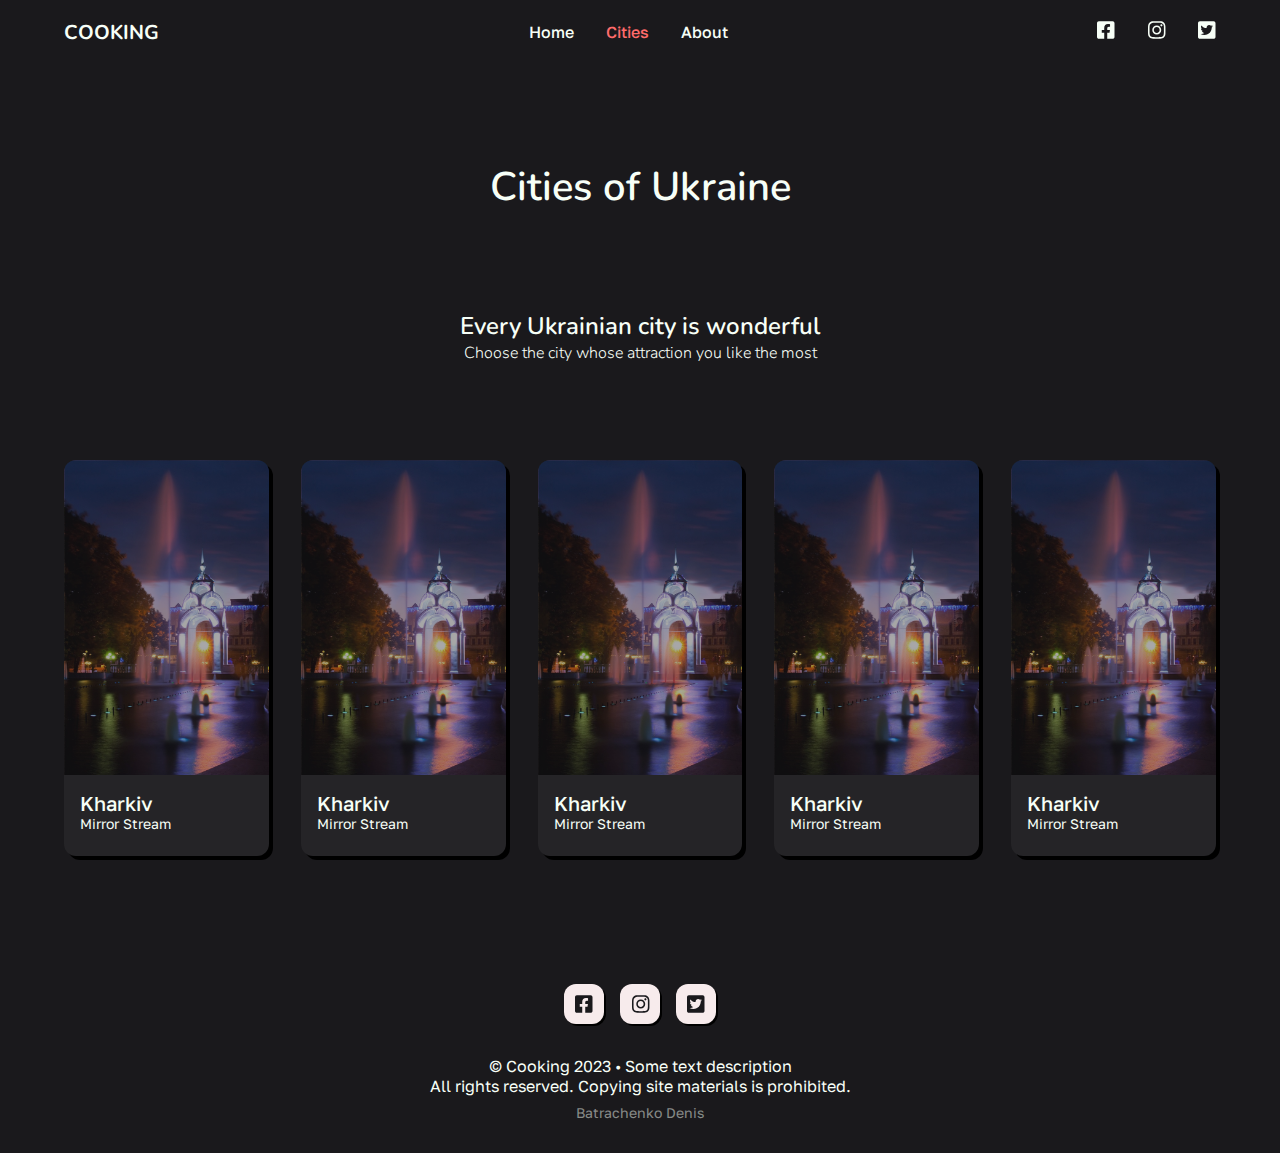
==== cities.html @ 7975edcb "Свёрстана половина страницы 'Cities'" ====
<!DOCTYPE html>
<html lang="uk-UA">

<head>
    <meta charset="UTF-8">
    <meta http-equiv="X-UA-Compatible" content="IE=edge">
    <meta name="viewport" content="width=device-width, initial-scale=1.0">
    <meta name="description" content="Cooking">
    <title>Cities | Cooking</title>
    <link rel="shortcut icon" href="img/general/favicon.ico" type="image/x-icon">
    <link rel="stylesheet" href="https://cdn.jsdelivr.net/npm/swiper@9/swiper-bundle.min.css" />
    <link rel="stylesheet" href="css/style.min.css">
    <link rel="preconnect" href="https://fonts.googleapis.com">
    <link rel="preconnect" href="https://fonts.gstatic.com" crossorigin>
    <link
        href="https://fonts.googleapis.com/css2?family=Golos+Text:wght@400;500;600&family=Nunito:wght@300;600;700&display=swap"
        rel="stylesheet">
</head>

<body>
    <header>
        <div class="container">
            <nav class="header-navigation">
                <a href="index.html" class="header-logo">COOKING</a>
                <ul class="header-links">
                    <li><a href="index.html" class="header-link">Home</a></li>
                    <li><a href="cities.html" class="header-link">Cities</a></li>
                    <li><a href="about.html" class="header-link">About</a></li>
                </ul>
                <ul class="header-social-links">
                    <li>
                        <a href="#" class="header-social-link">
                            <svg width="18" height="18" viewBox="0 0 18 18" fill="none"
                                xmlns="http://www.w3.org/2000/svg">
                                <path
                                    d="M15.625 0.25C16.6406 0.25 17.5 1.10938 17.5 2.125V15.875C17.5 16.9297 16.6406 17.75 15.625 17.75H10.2344V11.8125H12.5L12.9297 9H10.2344V7.20312C10.2344 6.42188 10.625 5.67969 11.8359 5.67969H13.0469V3.29688C13.0469 3.29688 11.9531 3.10156 10.8594 3.10156C8.67188 3.10156 7.22656 4.46875 7.22656 6.89062V9H4.76562V11.8125H7.22656V17.75H1.875C0.820312 17.75 0 16.9297 0 15.875V2.125C0 1.10938 0.820312 0.25 1.875 0.25H15.625Z"
                                    fill="#F7FFF7" />
                            </svg>
                        </a>
                    </li>
                    <li>
                        <a href="#" class="header-social-link">
                            <svg width="19" height="18" viewBox="0 0 19 18" fill="none"
                                xmlns="http://www.w3.org/2000/svg">
                                <path
                                    d="M9.75 4.50781C12.2109 4.50781 14.2422 6.53906 14.2422 9C14.2422 11.5 12.2109 13.4922 9.75 13.4922C7.25 13.4922 5.25781 11.5 5.25781 9C5.25781 6.53906 7.25 4.50781 9.75 4.50781ZM9.75 11.9297C11.3516 11.9297 12.6406 10.6406 12.6406 9C12.6406 7.39844 11.3516 6.10938 9.75 6.10938C8.10938 6.10938 6.82031 7.39844 6.82031 9C6.82031 10.6406 8.14844 11.9297 9.75 11.9297ZM15.4531 4.35156C15.4531 4.9375 14.9844 5.40625 14.3984 5.40625C13.8125 5.40625 13.3438 4.9375 13.3438 4.35156C13.3438 3.76562 13.8125 3.29688 14.3984 3.29688C14.9844 3.29688 15.4531 3.76562 15.4531 4.35156ZM18.4219 5.40625C18.5 6.85156 18.5 11.1875 18.4219 12.6328C18.3438 14.0391 18.0312 15.25 17.0156 16.3047C16 17.3203 14.75 17.6328 13.3438 17.7109C11.8984 17.7891 7.5625 17.7891 6.11719 17.7109C4.71094 17.6328 3.5 17.3203 2.44531 16.3047C1.42969 15.25 1.11719 14.0391 1.03906 12.6328C0.960938 11.1875 0.960938 6.85156 1.03906 5.40625C1.11719 4 1.42969 2.75 2.44531 1.73438C3.5 0.71875 4.71094 0.40625 6.11719 0.328125C7.5625 0.25 11.8984 0.25 13.3438 0.328125C14.75 0.40625 16 0.71875 17.0156 1.73438C18.0312 2.75 18.3438 4 18.4219 5.40625ZM16.5469 14.1562C17.0156 13.0234 16.8984 10.2891 16.8984 9C16.8984 7.75 17.0156 5.01562 16.5469 3.84375C16.2344 3.10156 15.6484 2.47656 14.9062 2.20312C13.7344 1.73438 11 1.85156 9.75 1.85156C8.46094 1.85156 5.72656 1.73438 4.59375 2.20312C3.8125 2.51562 3.22656 3.10156 2.91406 3.84375C2.44531 5.01562 2.5625 7.75 2.5625 9C2.5625 10.2891 2.44531 13.0234 2.91406 14.1562C3.22656 14.9375 3.8125 15.5234 4.59375 15.8359C5.72656 16.3047 8.46094 16.1875 9.75 16.1875C11 16.1875 13.7344 16.3047 14.9062 15.8359C15.6484 15.5234 16.2734 14.9375 16.5469 14.1562Z"
                                    fill="#F7FFF7" />
                            </svg>
                        </a>
                    </li>
                    <li>
                        <a href="#" class="header-social-link">
                            <svg width="18" height="18" viewBox="0 0 18 18" fill="none"
                                xmlns="http://www.w3.org/2000/svg">
                                <path
                                    d="M15.625 0.25C16.6406 0.25 17.5 1.10938 17.5 2.125V15.875C17.5 16.9297 16.6406 17.75 15.625 17.75H1.875C0.820312 17.75 0 16.9297 0 15.875V2.125C0 1.10938 0.820312 0.25 1.875 0.25H15.625ZM13.7109 6.46094C14.1797 6.10938 14.6484 5.64062 15 5.13281C14.5312 5.32812 14.0234 5.48438 13.5156 5.52344C14.0234 5.21094 14.4531 4.74219 14.6484 4.11719C14.1406 4.42969 13.5938 4.625 13.0078 4.74219C12.5391 4.23438 11.875 3.92188 11.1328 3.92188C9.57031 3.92188 8.28125 5.36719 8.63281 7.08594C6.52344 6.96875 4.60938 5.95312 3.35938 4.39062C3.125 4.78125 3.00781 5.21094 3.00781 5.71875C3.00781 6.57812 3.4375 7.35938 4.14062 7.82812C3.71094 7.82812 3.32031 7.71094 3.00781 7.51562V7.55469C3.00781 8.80469 3.86719 9.82031 5.03906 10.0547C4.64844 10.1719 4.29688 10.1719 3.86719 10.0938C4.21875 11.1094 5.15625 11.8516 6.28906 11.8906C5.39062 12.5547 4.29688 12.9844 3.08594 12.9844C2.89062 12.9844 2.69531 12.9844 2.5 12.9453C3.63281 13.6875 4.96094 14.0781 6.40625 14.0781C11.1328 14.0781 13.7109 10.1719 13.7109 6.8125C13.7109 6.69531 13.7109 6.57812 13.7109 6.46094Z"
                                    fill="#F7FFF7" />
                            </svg>
                        </a>
                    </li>
                </ul>
            </nav>
        </div>
    </header>

    <main>
        <div class="container">
            <h1 class="page-title">Cities of Ukraine</h1>
            <!-- <div class="ticker">
                <div class="ticker-list">
                    <div class="ticker-items to-right">
                        <p class="ticker-item">Kherson</p>
                        <p class="ticker-item">Uzhhorod</p>
                        <p class="ticker-item">Mykolaiv</p>
                        <p class="ticker-item">Khmelnytskyi</p>
                        <p class="ticker-item">Cherkasy</p>
                        <p class="ticker-item">Odesa</p>
                        <p class="ticker-item">Kyiv</p>
                        <p class="ticker-item">Simferopol</p>
                        <p class="ticker-item">Chernihiv</p>
                        <p class="ticker-item">Dnipro</p>
                        <p class="ticker-item">Rivne</p>
                        <p class="ticker-item">Vinnitsa</p>
                        <p class="ticker-item">Ivano-Frankivsk</p>
                        <p class="ticker-item">Kharkiv</p>
                        <p class="ticker-item">Poltava</p>
                        <p class="ticker-item">Lutsk</p>
                        <p class="ticker-item">Zhytomyr</p>
                        <p class="ticker-item">Ternopil</p>
                        <p class="ticker-item">Lviv</p>
                        <p class="ticker-item">Luhansk</p>
                        <p class="ticker-item">Kropyvnytskyi</p>
                        <p class="ticker-item">Sumy</p>
                        <p class="ticker-item">Zaporizhzhia</p>
                        <p class="ticker-item">Donetsk</p>
                        <p class="ticker-item">Chernivtsi</p>
                    </div>
                </div>
            </div> -->
            <section class="cities-cards">
                <div class="cities-cards-description">
                    <h3 class="cities-cards-title">Every Ukrainian city is wonderful</h3>
                    <p class="cities-cards-subtitle">Choose the city whose attraction you like the most</p>
                </div>
                <div class="cities-cards-masonry">
                    <a href="#" class="cities-card">
                        <img class="cities-card-image" src="img/kharkiv.jpg" alt="Kharkiv">
                        <div class="cities-card-description">
                            <p class="cities-card-name">Kharkiv</p>
                            <p class="cities-card-attraction">Mirror Stream</p>
                        </div>
                    </a>
                    <a href="#" class="cities-card">
                        <img class="cities-card-image" src="img/kharkiv.jpg" alt="Kharkiv">
                        <div class="cities-card-description">
                            <p class="cities-card-name">Kharkiv</p>
                            <p class="cities-card-attraction">Mirror Stream</p>
                        </div>
                    </a>
                    <a href="#" class="cities-card">
                        <img class="cities-card-image" src="img/kharkiv.jpg" alt="Kharkiv">
                        <div class="cities-card-description">
                            <p class="cities-card-name">Kharkiv</p>
                            <p class="cities-card-attraction">Mirror Stream</p>
                        </div>
                    </a>
                    <a href="#" class="cities-card">
                        <img class="cities-card-image" src="img/kharkiv.jpg" alt="Kharkiv">
                        <div class="cities-card-description">
                            <p class="cities-card-name">Kharkiv</p>
                            <p class="cities-card-attraction">Mirror Stream</p>
                        </div>
                    </a>
                    <a href="#" class="cities-card">
                        <img class="cities-card-image" src="img/kharkiv.jpg" alt="Kharkiv">
                        <div class="cities-card-description">
                            <p class="cities-card-name">Kharkiv</p>
                            <p class="cities-card-attraction">Mirror Stream</p>
                        </div>
                    </a>
                </div>
            </section>
        </div>
    </main>

    <footer>
        <div class="container">
            <div class="footer-content">
                <nav class="footer-navigation">
                    <ul class="footer-social-links">
                        <li>
                            <a href="#" class="footer-social-link">
                                <svg width="18" height="18" viewBox="0 0 18 18" fill="none"
                                    xmlns="http://www.w3.org/2000/svg">
                                    <path
                                        d="M15.625 0.25C16.6406 0.25 17.5 1.10938 17.5 2.125V15.875C17.5 16.9297 16.6406 17.75 15.625 17.75H10.2344V11.8125H12.5L12.9297 9H10.2344V7.20312C10.2344 6.42188 10.625 5.67969 11.8359 5.67969H13.0469V3.29688C13.0469 3.29688 11.9531 3.10156 10.8594 3.10156C8.67188 3.10156 7.22656 4.46875 7.22656 6.89062V9H4.76562V11.8125H7.22656V17.75H1.875C0.820312 17.75 0 16.9297 0 15.875V2.125C0 1.10938 0.820312 0.25 1.875 0.25H15.625Z"
                                        fill="#F7FFF7" />
                                </svg>
                            </a>
                        </li>
                        <li>
                            <a href="#" class="footer-social-link">
                                <svg width="19" height="18" viewBox="0 0 19 18" fill="none"
                                    xmlns="http://www.w3.org/2000/svg">
                                    <path
                                        d="M9.75 4.50781C12.2109 4.50781 14.2422 6.53906 14.2422 9C14.2422 11.5 12.2109 13.4922 9.75 13.4922C7.25 13.4922 5.25781 11.5 5.25781 9C5.25781 6.53906 7.25 4.50781 9.75 4.50781ZM9.75 11.9297C11.3516 11.9297 12.6406 10.6406 12.6406 9C12.6406 7.39844 11.3516 6.10938 9.75 6.10938C8.10938 6.10938 6.82031 7.39844 6.82031 9C6.82031 10.6406 8.14844 11.9297 9.75 11.9297ZM15.4531 4.35156C15.4531 4.9375 14.9844 5.40625 14.3984 5.40625C13.8125 5.40625 13.3438 4.9375 13.3438 4.35156C13.3438 3.76562 13.8125 3.29688 14.3984 3.29688C14.9844 3.29688 15.4531 3.76562 15.4531 4.35156ZM18.4219 5.40625C18.5 6.85156 18.5 11.1875 18.4219 12.6328C18.3438 14.0391 18.0312 15.25 17.0156 16.3047C16 17.3203 14.75 17.6328 13.3438 17.7109C11.8984 17.7891 7.5625 17.7891 6.11719 17.7109C4.71094 17.6328 3.5 17.3203 2.44531 16.3047C1.42969 15.25 1.11719 14.0391 1.03906 12.6328C0.960938 11.1875 0.960938 6.85156 1.03906 5.40625C1.11719 4 1.42969 2.75 2.44531 1.73438C3.5 0.71875 4.71094 0.40625 6.11719 0.328125C7.5625 0.25 11.8984 0.25 13.3438 0.328125C14.75 0.40625 16 0.71875 17.0156 1.73438C18.0312 2.75 18.3438 4 18.4219 5.40625ZM16.5469 14.1562C17.0156 13.0234 16.8984 10.2891 16.8984 9C16.8984 7.75 17.0156 5.01562 16.5469 3.84375C16.2344 3.10156 15.6484 2.47656 14.9062 2.20312C13.7344 1.73438 11 1.85156 9.75 1.85156C8.46094 1.85156 5.72656 1.73438 4.59375 2.20312C3.8125 2.51562 3.22656 3.10156 2.91406 3.84375C2.44531 5.01562 2.5625 7.75 2.5625 9C2.5625 10.2891 2.44531 13.0234 2.91406 14.1562C3.22656 14.9375 3.8125 15.5234 4.59375 15.8359C5.72656 16.3047 8.46094 16.1875 9.75 16.1875C11 16.1875 13.7344 16.3047 14.9062 15.8359C15.6484 15.5234 16.2734 14.9375 16.5469 14.1562Z"
                                        fill="#F7FFF7" />
                                </svg>
                            </a>
                        </li>
                        <li>
                            <a href="#" class="footer-social-link">
                                <svg width="18" height="18" viewBox="0 0 18 18" fill="none"
                                    xmlns="http://www.w3.org/2000/svg">
                                    <path
                                        d="M15.625 0.25C16.6406 0.25 17.5 1.10938 17.5 2.125V15.875C17.5 16.9297 16.6406 17.75 15.625 17.75H1.875C0.820312 17.75 0 16.9297 0 15.875V2.125C0 1.10938 0.820312 0.25 1.875 0.25H15.625ZM13.7109 6.46094C14.1797 6.10938 14.6484 5.64062 15 5.13281C14.5312 5.32812 14.0234 5.48438 13.5156 5.52344C14.0234 5.21094 14.4531 4.74219 14.6484 4.11719C14.1406 4.42969 13.5938 4.625 13.0078 4.74219C12.5391 4.23438 11.875 3.92188 11.1328 3.92188C9.57031 3.92188 8.28125 5.36719 8.63281 7.08594C6.52344 6.96875 4.60938 5.95312 3.35938 4.39062C3.125 4.78125 3.00781 5.21094 3.00781 5.71875C3.00781 6.57812 3.4375 7.35938 4.14062 7.82812C3.71094 7.82812 3.32031 7.71094 3.00781 7.51562V7.55469C3.00781 8.80469 3.86719 9.82031 5.03906 10.0547C4.64844 10.1719 4.29688 10.1719 3.86719 10.0938C4.21875 11.1094 5.15625 11.8516 6.28906 11.8906C5.39062 12.5547 4.29688 12.9844 3.08594 12.9844C2.89062 12.9844 2.69531 12.9844 2.5 12.9453C3.63281 13.6875 4.96094 14.0781 6.40625 14.0781C11.1328 14.0781 13.7109 10.1719 13.7109 6.8125C13.7109 6.69531 13.7109 6.57812 13.7109 6.46094Z"
                                        fill="#F7FFF7" />
                                </svg>
                            </a>
                        </li>
                    </ul>
                    <p class="copyright">© Cooking 2023 • Some text description</p>
                    <p class="copyright">All rights reserved. Copying site materials is prohibited.</p>
                    <p class="author-name">Batrachenko Denis</p>
                </nav>
            </div>
        </div>
    </footer>

    <script src="https://cdn.jsdelivr.net/npm/swiper@9/swiper-bundle.min.js"></script>
    <script src="js/script.js"></script>
</body>

</html>
---- css/style.min.css ----
*{box-sizing:border-box}html,body{scroll-behavior:smooth}body{margin:0;padding:0;position:relative;z-index:1;background-color:#1a191c;color:#f7fff7;font-family:"Golos Text",sans-serif;font-weight:400}h1,h3,p{margin:0;padding:0}a{text-decoration:none;color:#f7fff7}a:visited{text-decoration:none}.container{margin:0 64px}.columns{display:flex;justify-content:space-between;align-items:center;gap:64px}section{padding:64px 0}.header-navigation{height:64px;display:flex;justify-content:space-between;align-items:center}.header-logo{font-size:20px;text-transform:uppercase;transition:color .15s ease;font-family:"Nunito",sans-serif;font-weight:700}.header-logo:hover{color:#ff6b6b}.header-links,.header-social-links{list-style-type:none;margin:0;padding:0;display:flex;align-items:center;gap:32px}.header-link{padding:22px 0;transition:color .15s ease;font-family:"Golos Text",sans-serif;font-weight:500}.header-link:hover,.header-link.current{color:#ff6b6b}.header-social-link svg path{transition:fill .15s ease}.header-social-link{padding:22px 0}.header-social-link:hover svg path{fill:#ff6b6b}.first-screen{height:calc(100vh - 64px);height:calc(var(--vh, 1vh)*100 - 64px);display:grid;align-items:center;padding:0}.get-started{width:33.3333333333%;display:flex;flex-direction:column;align-items:flex-start}.media{width:66.6666666667%;display:flex;flex-direction:column;align-items:center}.get-started-title{max-width:350px;margin-bottom:32px;font-size:56px;line-height:64px;font-family:"Nunito",sans-serif;font-weight:600}.get-started-title .subtitle{font-size:40px;line-height:normal;font-family:"Nunito",sans-serif;font-weight:300}.get-started-description{margin-bottom:32px}.get-started-button{background-color:#fecb33;color:#1a191c;padding:12px 16px;display:flex;align-items:center;justify-content:space-between;gap:32px;box-shadow:2px 2px 0px #000;border-radius:12px;transition:background-color .15s ease;font-family:"Golos Text",sans-serif;font-weight:500}.get-started-button:hover{background-color:#fede7f}.get-started-button:hover svg{transform:translateY(3px)}.get-started-button svg{transition:transform .15s ease}.media-container{width:100%;height:500px;background:rgba(255,255,255,.1);box-shadow:4px 4px 0px #000;border-radius:12px;margin-bottom:32px}.watch-video-button{background-color:#acc1d3;color:#1a191c;padding:12px 16px;display:flex;align-items:center;justify-content:space-between;gap:8px;box-shadow:2px 2px 0px #000;border-radius:12px;transition:background-color .15s ease;font-family:"Golos Text",sans-serif;font-weight:500}.watch-video-button:hover{background-color:#dee6ee}.cities-slider-description{width:33.3333333333%;display:flex;flex-direction:column;align-items:flex-start}.cities-slider-content{width:66.6666666667%;display:flex;flex-direction:column}.cities-slider-title{font-size:24px;font-family:"Nunito",sans-serif;font-weight:600}.cities-slider-subtitle{margin-bottom:32px;font-family:"Nunito",sans-serif;font-weight:300}.cities-slider-description-text{margin-bottom:64px}.show-all-cities-button{background-color:#d5f24b;color:#1a191c;padding:12px 16px;display:flex;align-items:center;justify-content:space-between;gap:32px;box-shadow:2px 2px 0px #000;border-radius:12px;transition:background-color .15s ease;font-family:"Golos Text",sans-serif;font-weight:500}.show-all-cities-button:hover{background-color:#e6f792}.show-all-cities-button:hover svg{transform:translateY(3px)}.show-all-cities-button svg{transition:transform .15s ease}.cities-slider-navigation{display:flex;justify-content:space-between;margin-bottom:16px}.cities-slider-text{margin:0;font-family:"Nunito",sans-serif;font-weight:300}.cities-slider-text span{font-family:"Nunito",sans-serif;font-weight:700}.cities-slider-navigation-buttons{display:flex;gap:32px}.cities-slider-previous svg,.cities-slider-next svg{transition:filter .15s ease}.cities-slider-previous:hover svg,.cities-slider-next:hover svg{filter:drop-shadow(0 0 2px #ffffff)}.cities-slider-items{display:flex;justify-content:space-between;align-items:center}.cities-slider-item{width:20%;display:flex;flex-direction:column;align-items:center;gap:8px;border-radius:12px;background-color:#ffe66d;color:#1a191c;box-shadow:2px 2px 0px #000;padding:16px 12px;transition:background-color .15s ease}.cities-slider-item:hover{background-color:#fff3ba}.cities-slider-item-image{width:100%;max-height:100px;-o-object-fit:contain;object-fit:contain}.cities-slider-item-title{font-family:"Golos Text",sans-serif;font-weight:600}.cities-slider-pagination{margin-top:32px;display:flex;justify-content:center;gap:8px}.cities-slider-pagination-bullet{display:block;background-color:rgba(247,251,247,.5);border-radius:4px;width:24px;height:4px;cursor:pointer}.cities-slider-pagination-bullet-active{display:block;background-color:#f7fbf7;border-radius:4px;width:24px;height:4px;cursor:pointer}.icon-stats-items{display:flex;justify-content:center;gap:96px}.icon-stats-item{display:flex;align-items:center;gap:16px}.icon-stats-icon{border-radius:12px;background-color:#ac9fbb;box-shadow:2px 2px 0px #000;width:56px;height:56px;display:flex;justify-content:center;align-items:center}.icon-stats-number{font-size:24px;line-height:24px;font-family:"Nunito",sans-serif;font-weight:700}.icon-stats-title{letter-spacing:.05em;text-transform:uppercase;font-family:"Nunito",sans-serif;font-weight:600}footer{padding:64px 0 32px 0}.footer-content{display:flex;justify-content:center;text-align:center}.footer-social-links{list-style-type:none;margin:0;padding:0;display:flex;align-items:center;justify-content:center;gap:16px;margin-bottom:32px}.footer-social-link{border-radius:12px;background-color:#f7ebec;color:#1a191c;box-shadow:2px 2px 0px #000;width:40px;height:40px;display:flex;justify-content:center;align-items:center;transition:background-color .15s ease}.footer-social-link svg path{fill:#1a191c}.footer-social-link:hover{background-color:#e8c7c9}.author-name{margin-top:8px;font-size:14px;color:rgba(247,255,247,.5)}.color-circle{opacity:.5;width:256px;height:256px;position:absolute;-webkit-user-select:none;-moz-user-select:none;user-select:none;border-radius:50%;filter:blur(256px);z-index:-99999}.ukraine-map-description{display:flex;flex-direction:column;align-items:center;margin-bottom:64px}.ukraine-map-title{font-size:24px;font-family:"Nunito",sans-serif;font-weight:600}.ukraine-map-subtitle{font-family:"Nunito",sans-serif;font-weight:300}.ukraine-map-wrapper{display:flex;justify-content:center}.ukraine-map-wrapper svg{max-width:1000px;width:auto;height:auto}.ukraine-map-wrapper svg path{cursor:pointer;pointer-events:all;fill:rgba(255,255,255,0);transition:fill .15s ease}.ukraine-map-wrapper svg path:hover{fill:rgba(255,255,255,.1)}.region-hint{position:absolute;background-color:#ffe66d;box-shadow:2px 2px 0px #000;color:#1a191c;font-size:16px;padding:6px 12px;margin-left:15px;margin-top:15px;border-radius:12px;max-width:450px;text-align:center;font-family:"Golos Text",sans-serif;font-weight:500}.modal-overlay{opacity:0;visibility:hidden;position:fixed;top:0;left:0;width:100%;height:100%;background-color:rgba(0,0,0,.5);z-index:100;transition:opacity .15s ease,visibility .15s ease}.modal-overlay.active{opacity:1;visibility:visible}.modal{opacity:0;visibility:hidden;width:500px;max-height:85%;position:fixed;top:50%;left:50%;transform:translate(-50%, -50%);z-index:101;padding:32px;border-radius:12px;background-color:#1a191c;text-align:center;overflow-y:auto;transition:opacity .15s ease,visibility .15s ease}.modal.active{opacity:1;visibility:visible;overflow:auto}.modal-image{width:100%;border-radius:12px;box-shadow:4px 4px 0px #000;margin-bottom:32px}.modal-title{font-size:24px;margin-bottom:16px;display:inline-block;border-bottom:1px solid rgba(0,0,0,0);font-family:"Nunito",sans-serif;font-weight:600;transition:border-color .15s ease}.modal-title:hover{border-color:#f7fff7}.modal-text{text-align:justify;margin-bottom:32px}.modal-go-to-button{background-color:#ffe66d;color:#1a191c;padding:12px 16px;display:inline-flex;align-items:center;margin-left:auto;justify-content:space-between;gap:32px;box-shadow:2px 2px 0px #000;border-radius:12px;transition:background-color .15s ease;font-family:"Golos Text",sans-serif;font-weight:500}.modal-go-to-button:hover{background-color:#fff3ba}.modal-go-to-button:hover svg{transform:translateX(3px)}.modal-go-to-button svg{transition:transform .15s ease}.ticker{display:flex;flex-direction:column;gap:8px;overflow-x:hidden}.ticker-list{display:flex}.ticker-items{display:flex;gap:16px}.ticker-items.to-right{color:#2c80e3;animation:tickerToRight 30s linear infinite}.ticker-items.to-left{color:#f9e13b;animation-name:tickerToLeft}.ticker-item{font-size:24px;text-transform:uppercase;white-space:nowrap;font-family:"Golos Text",sans-serif;font-weight:600}@keyframes tickerToRight{100%{transform:translateX(-100%)}}@keyframes tickerToLeft{100%{transform:translateX(-100%)}}.page-title{margin-top:96px;font-size:40px;margin-bottom:32px;text-align:center;font-family:"Nunito",sans-serif;font-weight:600}.cities-cards-description{display:flex;flex-direction:column;align-items:center;justify-content:center;margin-bottom:64px}.cities-cards-title{font-size:24px;font-family:"Nunito",sans-serif;font-weight:600}.cities-cards-subtitle{margin-bottom:32px;font-family:"Nunito",sans-serif;font-weight:300}.cities-cards-masonry{display:grid;grid-template-columns:repeat(5, 1fr);grid-template-rows:masonry;gap:32px}.cities-card{display:flex;flex-direction:column;gap:16px;background-color:#252427;border-radius:12px;box-shadow:4px 4px 0px #000;transition:background-color .15s ease}.cities-card:hover{background-color:#302f32}.cities-card:hover .cities-card-image{opacity:.75}.cities-card-image{border-top-left-radius:12px;border-top-right-radius:12px;width:100%;opacity:.6;transition:opacity .15s ease}.cities-card-description{padding:0 0 24px 16px}.cities-card-name{font-size:20px;font-family:"Golos Text",sans-serif;font-weight:500}.cities-card-attraction{font-size:14px}/*# sourceMappingURL=style.min.css.map */
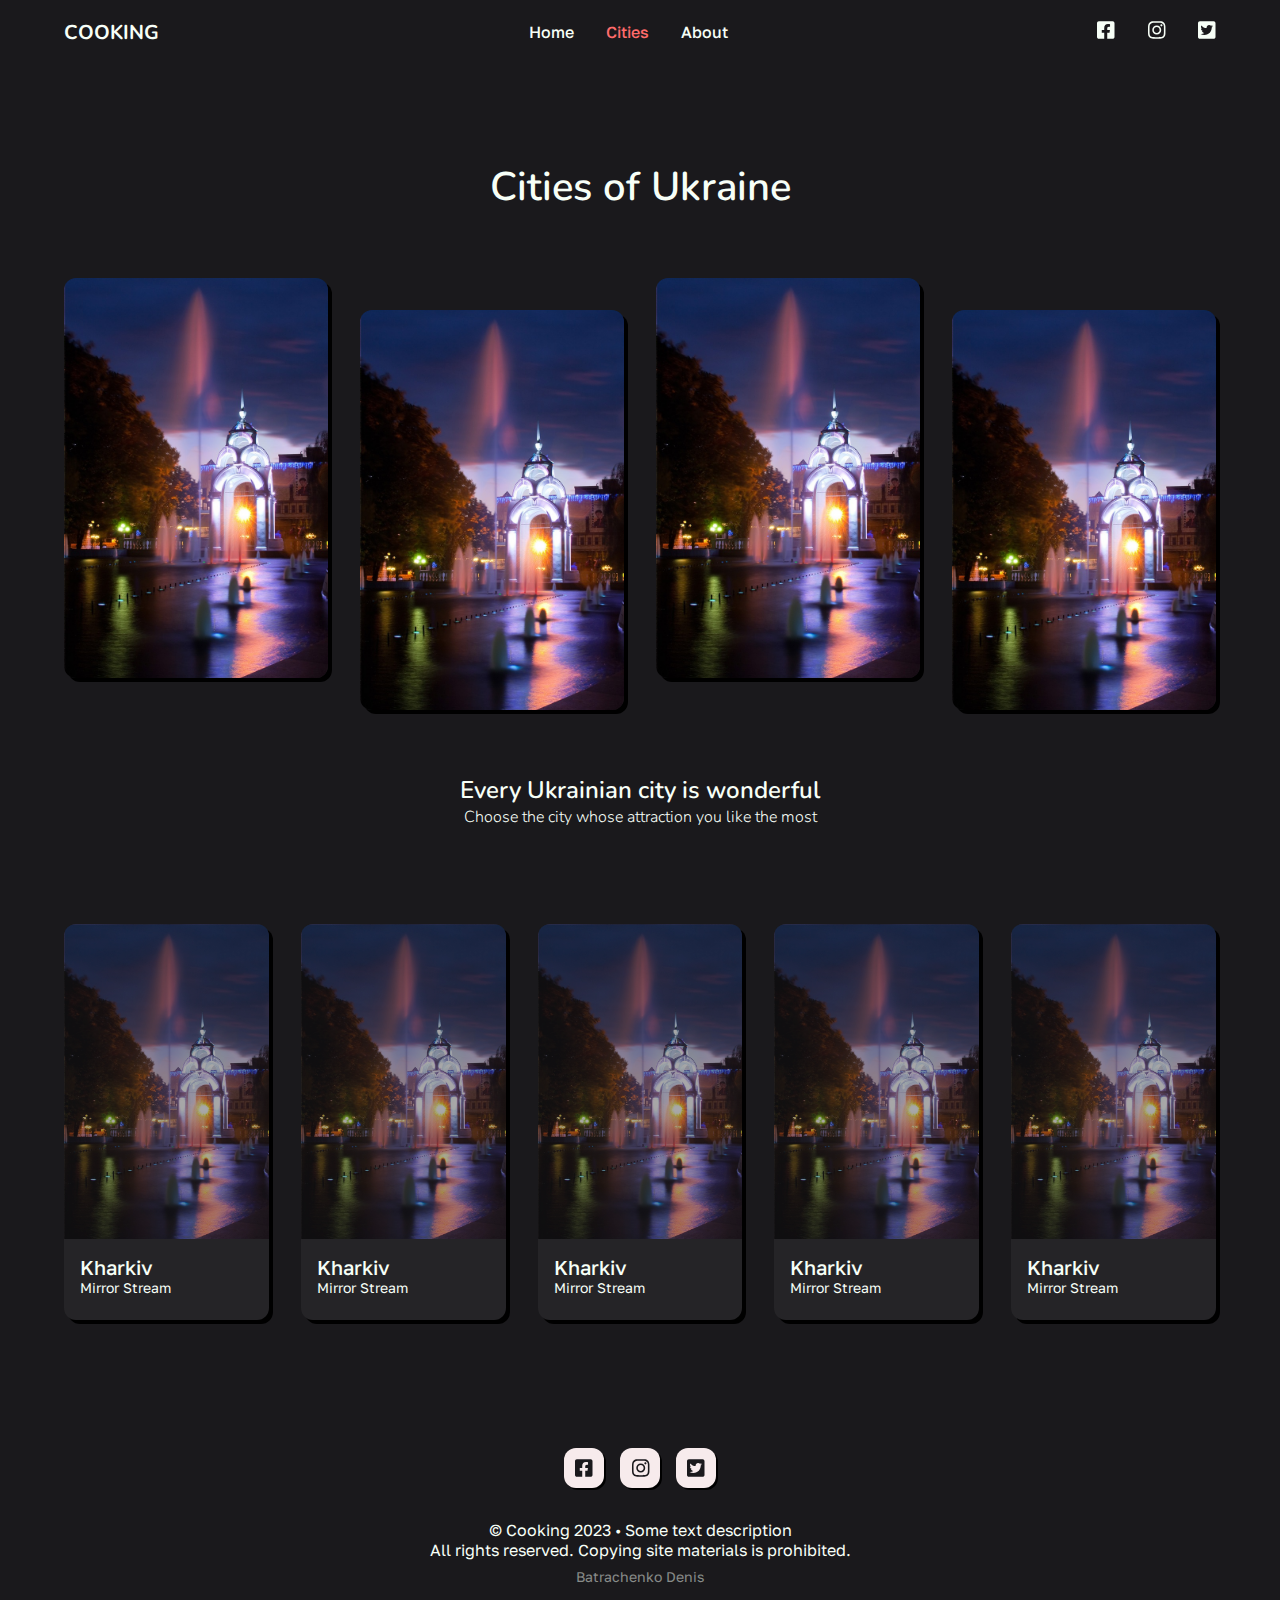
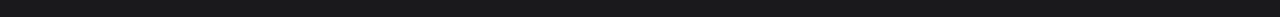
==== commit 0aa92196: "Добавлены плавающие изображения на страницу 'Cities'" ====
--- a/cities.html
+++ b/cities.html
@@ -66,37 +66,12 @@
     <main>
         <div class="container">
             <h1 class="page-title">Cities of Ukraine</h1>
-            <!-- <div class="ticker">
-                <div class="ticker-list">
-                    <div class="ticker-items to-right">
-                        <p class="ticker-item">Kherson</p>
-                        <p class="ticker-item">Uzhhorod</p>
-                        <p class="ticker-item">Mykolaiv</p>
-                        <p class="ticker-item">Khmelnytskyi</p>
-                        <p class="ticker-item">Cherkasy</p>
-                        <p class="ticker-item">Odesa</p>
-                        <p class="ticker-item">Kyiv</p>
-                        <p class="ticker-item">Simferopol</p>
-                        <p class="ticker-item">Chernihiv</p>
-                        <p class="ticker-item">Dnipro</p>
-                        <p class="ticker-item">Rivne</p>
-                        <p class="ticker-item">Vinnitsa</p>
-                        <p class="ticker-item">Ivano-Frankivsk</p>
-                        <p class="ticker-item">Kharkiv</p>
-                        <p class="ticker-item">Poltava</p>
-                        <p class="ticker-item">Lutsk</p>
-                        <p class="ticker-item">Zhytomyr</p>
-                        <p class="ticker-item">Ternopil</p>
-                        <p class="ticker-item">Lviv</p>
-                        <p class="ticker-item">Luhansk</p>
-                        <p class="ticker-item">Kropyvnytskyi</p>
-                        <p class="ticker-item">Sumy</p>
-                        <p class="ticker-item">Zaporizhzhia</p>
-                        <p class="ticker-item">Donetsk</p>
-                        <p class="ticker-item">Chernivtsi</p>
-                    </div>
-                </div>
-            </div> -->
+            <div class="floating-images">
+                <img src="img/kharkiv.jpg" alt="kharkiv" class="floating-image">
+                <img src="img/kharkiv.jpg" alt="kharkiv" class="floating-image">
+                <img src="img/kharkiv.jpg" alt="kharkiv" class="floating-image">
+                <img src="img/kharkiv.jpg" alt="kharkiv" class="floating-image">
+            </div>
             <section class="cities-cards">
                 <div class="cities-cards-description">
                     <h3 class="cities-cards-title">Every Ukrainian city is wonderful</h3>
--- a/css/style.min.css
+++ b/css/style.min.css
@@ -1 +1 @@
-*{box-sizing:border-box}html,body{scroll-behavior:smooth}body{margin:0;padding:0;position:relative;z-index:1;background-color:#1a191c;color:#f7fff7;font-family:"Golos Text",sans-serif;font-weight:400}h1,h3,p{margin:0;padding:0}a{text-decoration:none;color:#f7fff7}a:visited{text-decoration:none}.container{margin:0 64px}.columns{display:flex;justify-content:space-between;align-items:center;gap:64px}section{padding:64px 0}.header-navigation{height:64px;display:flex;justify-content:space-between;align-items:center}.header-logo{font-size:20px;text-transform:uppercase;transition:color .15s ease;font-family:"Nunito",sans-serif;font-weight:700}.header-logo:hover{color:#ff6b6b}.header-links,.header-social-links{list-style-type:none;margin:0;padding:0;display:flex;align-items:center;gap:32px}.header-link{padding:22px 0;transition:color .15s ease;font-family:"Golos Text",sans-serif;font-weight:500}.header-link:hover,.header-link.current{color:#ff6b6b}.header-social-link svg path{transition:fill .15s ease}.header-social-link{padding:22px 0}.header-social-link:hover svg path{fill:#ff6b6b}.first-screen{height:calc(100vh - 64px);height:calc(var(--vh, 1vh)*100 - 64px);display:grid;align-items:center;padding:0}.get-started{width:33.3333333333%;display:flex;flex-direction:column;align-items:flex-start}.media{width:66.6666666667%;display:flex;flex-direction:column;align-items:center}.get-started-title{max-width:350px;margin-bottom:32px;font-size:56px;line-height:64px;font-family:"Nunito",sans-serif;font-weight:600}.get-started-title .subtitle{font-size:40px;line-height:normal;font-family:"Nunito",sans-serif;font-weight:300}.get-started-description{margin-bottom:32px}.get-started-button{background-color:#fecb33;color:#1a191c;padding:12px 16px;display:flex;align-items:center;justify-content:space-between;gap:32px;box-shadow:2px 2px 0px #000;border-radius:12px;transition:background-color .15s ease;font-family:"Golos Text",sans-serif;font-weight:500}.get-started-button:hover{background-color:#fede7f}.get-started-button:hover svg{transform:translateY(3px)}.get-started-button svg{transition:transform .15s ease}.media-container{width:100%;height:500px;background:rgba(255,255,255,.1);box-shadow:4px 4px 0px #000;border-radius:12px;margin-bottom:32px}.watch-video-button{background-color:#acc1d3;color:#1a191c;padding:12px 16px;display:flex;align-items:center;justify-content:space-between;gap:8px;box-shadow:2px 2px 0px #000;border-radius:12px;transition:background-color .15s ease;font-family:"Golos Text",sans-serif;font-weight:500}.watch-video-button:hover{background-color:#dee6ee}.cities-slider-description{width:33.3333333333%;display:flex;flex-direction:column;align-items:flex-start}.cities-slider-content{width:66.6666666667%;display:flex;flex-direction:column}.cities-slider-title{font-size:24px;font-family:"Nunito",sans-serif;font-weight:600}.cities-slider-subtitle{margin-bottom:32px;font-family:"Nunito",sans-serif;font-weight:300}.cities-slider-description-text{margin-bottom:64px}.show-all-cities-button{background-color:#d5f24b;color:#1a191c;padding:12px 16px;display:flex;align-items:center;justify-content:space-between;gap:32px;box-shadow:2px 2px 0px #000;border-radius:12px;transition:background-color .15s ease;font-family:"Golos Text",sans-serif;font-weight:500}.show-all-cities-button:hover{background-color:#e6f792}.show-all-cities-button:hover svg{transform:translateY(3px)}.show-all-cities-button svg{transition:transform .15s ease}.cities-slider-navigation{display:flex;justify-content:space-between;margin-bottom:16px}.cities-slider-text{margin:0;font-family:"Nunito",sans-serif;font-weight:300}.cities-slider-text span{font-family:"Nunito",sans-serif;font-weight:700}.cities-slider-navigation-buttons{display:flex;gap:32px}.cities-slider-previous svg,.cities-slider-next svg{transition:filter .15s ease}.cities-slider-previous:hover svg,.cities-slider-next:hover svg{filter:drop-shadow(0 0 2px #ffffff)}.cities-slider-items{display:flex;justify-content:space-between;align-items:center}.cities-slider-item{width:20%;display:flex;flex-direction:column;align-items:center;gap:8px;border-radius:12px;background-color:#ffe66d;color:#1a191c;box-shadow:2px 2px 0px #000;padding:16px 12px;transition:background-color .15s ease}.cities-slider-item:hover{background-color:#fff3ba}.cities-slider-item-image{width:100%;max-height:100px;-o-object-fit:contain;object-fit:contain}.cities-slider-item-title{font-family:"Golos Text",sans-serif;font-weight:600}.cities-slider-pagination{margin-top:32px;display:flex;justify-content:center;gap:8px}.cities-slider-pagination-bullet{display:block;background-color:rgba(247,251,247,.5);border-radius:4px;width:24px;height:4px;cursor:pointer}.cities-slider-pagination-bullet-active{display:block;background-color:#f7fbf7;border-radius:4px;width:24px;height:4px;cursor:pointer}.icon-stats-items{display:flex;justify-content:center;gap:96px}.icon-stats-item{display:flex;align-items:center;gap:16px}.icon-stats-icon{border-radius:12px;background-color:#ac9fbb;box-shadow:2px 2px 0px #000;width:56px;height:56px;display:flex;justify-content:center;align-items:center}.icon-stats-number{font-size:24px;line-height:24px;font-family:"Nunito",sans-serif;font-weight:700}.icon-stats-title{letter-spacing:.05em;text-transform:uppercase;font-family:"Nunito",sans-serif;font-weight:600}footer{padding:64px 0 32px 0}.footer-content{display:flex;justify-content:center;text-align:center}.footer-social-links{list-style-type:none;margin:0;padding:0;display:flex;align-items:center;justify-content:center;gap:16px;margin-bottom:32px}.footer-social-link{border-radius:12px;background-color:#f7ebec;color:#1a191c;box-shadow:2px 2px 0px #000;width:40px;height:40px;display:flex;justify-content:center;align-items:center;transition:background-color .15s ease}.footer-social-link svg path{fill:#1a191c}.footer-social-link:hover{background-color:#e8c7c9}.author-name{margin-top:8px;font-size:14px;color:rgba(247,255,247,.5)}.color-circle{opacity:.5;width:256px;height:256px;position:absolute;-webkit-user-select:none;-moz-user-select:none;user-select:none;border-radius:50%;filter:blur(256px);z-index:-99999}.ukraine-map-description{display:flex;flex-direction:column;align-items:center;margin-bottom:64px}.ukraine-map-title{font-size:24px;font-family:"Nunito",sans-serif;font-weight:600}.ukraine-map-subtitle{font-family:"Nunito",sans-serif;font-weight:300}.ukraine-map-wrapper{display:flex;justify-content:center}.ukraine-map-wrapper svg{max-width:1000px;width:auto;height:auto}.ukraine-map-wrapper svg path{cursor:pointer;pointer-events:all;fill:rgba(255,255,255,0);transition:fill .15s ease}.ukraine-map-wrapper svg path:hover{fill:rgba(255,255,255,.1)}.region-hint{position:absolute;background-color:#ffe66d;box-shadow:2px 2px 0px #000;color:#1a191c;font-size:16px;padding:6px 12px;margin-left:15px;margin-top:15px;border-radius:12px;max-width:450px;text-align:center;font-family:"Golos Text",sans-serif;font-weight:500}.modal-overlay{opacity:0;visibility:hidden;position:fixed;top:0;left:0;width:100%;height:100%;background-color:rgba(0,0,0,.5);z-index:100;transition:opacity .15s ease,visibility .15s ease}.modal-overlay.active{opacity:1;visibility:visible}.modal{opacity:0;visibility:hidden;width:500px;max-height:85%;position:fixed;top:50%;left:50%;transform:translate(-50%, -50%);z-index:101;padding:32px;border-radius:12px;background-color:#1a191c;text-align:center;overflow-y:auto;transition:opacity .15s ease,visibility .15s ease}.modal.active{opacity:1;visibility:visible;overflow:auto}.modal-image{width:100%;border-radius:12px;box-shadow:4px 4px 0px #000;margin-bottom:32px}.modal-title{font-size:24px;margin-bottom:16px;display:inline-block;border-bottom:1px solid rgba(0,0,0,0);font-family:"Nunito",sans-serif;font-weight:600;transition:border-color .15s ease}.modal-title:hover{border-color:#f7fff7}.modal-text{text-align:justify;margin-bottom:32px}.modal-go-to-button{background-color:#ffe66d;color:#1a191c;padding:12px 16px;display:inline-flex;align-items:center;margin-left:auto;justify-content:space-between;gap:32px;box-shadow:2px 2px 0px #000;border-radius:12px;transition:background-color .15s ease;font-family:"Golos Text",sans-serif;font-weight:500}.modal-go-to-button:hover{background-color:#fff3ba}.modal-go-to-button:hover svg{transform:translateX(3px)}.modal-go-to-button svg{transition:transform .15s ease}.ticker{display:flex;flex-direction:column;gap:8px;overflow-x:hidden}.ticker-list{display:flex}.ticker-items{display:flex;gap:16px}.ticker-items.to-right{color:#2c80e3;animation:tickerToRight 30s linear infinite}.ticker-items.to-left{color:#f9e13b;animation-name:tickerToLeft}.ticker-item{font-size:24px;text-transform:uppercase;white-space:nowrap;font-family:"Golos Text",sans-serif;font-weight:600}@keyframes tickerToRight{100%{transform:translateX(-100%)}}@keyframes tickerToLeft{100%{transform:translateX(-100%)}}.page-title{margin-top:96px;font-size:40px;margin-bottom:32px;text-align:center;font-family:"Nunito",sans-serif;font-weight:600}.cities-cards-description{display:flex;flex-direction:column;align-items:center;justify-content:center;margin-bottom:64px}.cities-cards-title{font-size:24px;font-family:"Nunito",sans-serif;font-weight:600}.cities-cards-subtitle{margin-bottom:32px;font-family:"Nunito",sans-serif;font-weight:300}.cities-cards-masonry{display:grid;grid-template-columns:repeat(5, 1fr);grid-template-rows:masonry;gap:32px}.cities-card{display:flex;flex-direction:column;gap:16px;background-color:#252427;border-radius:12px;box-shadow:4px 4px 0px #000;transition:background-color .15s ease}.cities-card:hover{background-color:#302f32}.cities-card:hover .cities-card-image{opacity:.75}.cities-card-image{border-top-left-radius:12px;border-top-right-radius:12px;width:100%;opacity:.6;transition:opacity .15s ease}.cities-card-description{padding:0 0 24px 16px}.cities-card-name{font-size:20px;font-family:"Golos Text",sans-serif;font-weight:500}.cities-card-attraction{font-size:14px}/*# sourceMappingURL=style.min.css.map */+*{box-sizing:border-box}html,body{scroll-behavior:smooth}body{margin:0;padding:0;position:relative;z-index:1;background-color:#1a191c;color:#f7fff7;font-family:"Golos Text",sans-serif;font-weight:400}h1,h3,p{margin:0;padding:0}a{text-decoration:none;color:#f7fff7}a:visited{text-decoration:none}.container{margin:0 64px}.columns{display:flex;justify-content:space-between;align-items:center;gap:64px}section{padding:64px 0}.header-navigation{height:64px;display:flex;justify-content:space-between;align-items:center}.header-logo{font-size:20px;text-transform:uppercase;transition:color .15s ease;font-family:"Nunito",sans-serif;font-weight:700}.header-logo:hover{color:#ff6b6b}.header-links,.header-social-links{list-style-type:none;margin:0;padding:0;display:flex;align-items:center;gap:32px}.header-link{padding:22px 0;transition:color .15s ease;font-family:"Golos Text",sans-serif;font-weight:500}.header-link:hover,.header-link.current{color:#ff6b6b}.header-social-link svg path{transition:fill .15s ease}.header-social-link{padding:22px 0}.header-social-link:hover svg path{fill:#ff6b6b}.first-screen{height:calc(100vh - 64px);height:calc(var(--vh, 1vh)*100 - 64px);display:grid;align-items:center;padding:0}.get-started{width:33.3333333333%;display:flex;flex-direction:column;align-items:flex-start}.media{width:66.6666666667%;display:flex;flex-direction:column;align-items:center}.get-started-title{max-width:350px;margin-bottom:32px;font-size:56px;line-height:64px;font-family:"Nunito",sans-serif;font-weight:600}.get-started-title .subtitle{font-size:40px;line-height:normal;font-family:"Nunito",sans-serif;font-weight:300}.get-started-description{margin-bottom:32px}.get-started-button{background-color:#fecb33;color:#1a191c;padding:12px 16px;display:flex;align-items:center;justify-content:space-between;gap:32px;box-shadow:2px 2px 0px #000;border-radius:12px;transition:background-color .15s ease;font-family:"Golos Text",sans-serif;font-weight:500}.get-started-button:hover{background-color:#fede7f}.get-started-button:hover svg{transform:translateY(3px)}.get-started-button svg{transition:transform .15s ease}.media-container{width:100%;height:500px;background:rgba(255,255,255,.1);box-shadow:4px 4px 0px #000;border-radius:12px;margin-bottom:32px}.watch-video-button{background-color:#acc1d3;color:#1a191c;padding:12px 16px;display:flex;align-items:center;justify-content:space-between;gap:8px;box-shadow:2px 2px 0px #000;border-radius:12px;transition:background-color .15s ease;font-family:"Golos Text",sans-serif;font-weight:500}.watch-video-button:hover{background-color:#dee6ee}.cities-slider-description{width:33.3333333333%;display:flex;flex-direction:column;align-items:flex-start}.cities-slider-content{width:66.6666666667%;display:flex;flex-direction:column}.cities-slider-title{font-size:24px;font-family:"Nunito",sans-serif;font-weight:600}.cities-slider-subtitle{margin-bottom:32px;font-family:"Nunito",sans-serif;font-weight:300}.cities-slider-description-text{margin-bottom:64px}.show-all-cities-button{background-color:#d5f24b;color:#1a191c;padding:12px 16px;display:flex;align-items:center;justify-content:space-between;gap:32px;box-shadow:2px 2px 0px #000;border-radius:12px;transition:background-color .15s ease;font-family:"Golos Text",sans-serif;font-weight:500}.show-all-cities-button:hover{background-color:#e6f792}.show-all-cities-button:hover svg{transform:translateY(3px)}.show-all-cities-button svg{transition:transform .15s ease}.cities-slider-navigation{display:flex;justify-content:space-between;margin-bottom:16px}.cities-slider-text{margin:0;font-family:"Nunito",sans-serif;font-weight:300}.cities-slider-text span{font-family:"Nunito",sans-serif;font-weight:700}.cities-slider-navigation-buttons{display:flex;gap:32px}.cities-slider-previous svg,.cities-slider-next svg{transition:filter .15s ease}.cities-slider-previous:hover svg,.cities-slider-next:hover svg{filter:drop-shadow(0 0 2px #ffffff)}.cities-slider-items{display:flex;justify-content:space-between;align-items:center}.cities-slider-item{width:20%;display:flex;flex-direction:column;align-items:center;gap:8px;border-radius:12px;background-color:#ffe66d;color:#1a191c;box-shadow:2px 2px 0px #000;padding:16px 12px;transition:background-color .15s ease}.cities-slider-item:hover{background-color:#fff3ba}.cities-slider-item-image{width:100%;max-height:100px;-o-object-fit:contain;object-fit:contain}.cities-slider-item-title{font-family:"Golos Text",sans-serif;font-weight:600}.cities-slider-pagination{margin-top:32px;display:flex;justify-content:center;gap:8px}.cities-slider-pagination-bullet{display:block;background-color:rgba(247,251,247,.5);border-radius:4px;width:24px;height:4px;cursor:pointer}.cities-slider-pagination-bullet-active{display:block;background-color:#f7fbf7;border-radius:4px;width:24px;height:4px;cursor:pointer}.icon-stats-items{display:flex;justify-content:center;gap:96px}.icon-stats-item{display:flex;align-items:center;gap:16px}.icon-stats-icon{border-radius:12px;background-color:#ac9fbb;box-shadow:2px 2px 0px #000;width:56px;height:56px;display:flex;justify-content:center;align-items:center}.icon-stats-number{font-size:24px;line-height:24px;font-family:"Nunito",sans-serif;font-weight:700}.icon-stats-title{letter-spacing:.05em;text-transform:uppercase;font-family:"Nunito",sans-serif;font-weight:600}footer{padding:64px 0 32px 0}.footer-content{display:flex;justify-content:center;text-align:center}.footer-social-links{list-style-type:none;margin:0;padding:0;display:flex;align-items:center;justify-content:center;gap:16px;margin-bottom:32px}.footer-social-link{border-radius:12px;background-color:#f7ebec;color:#1a191c;box-shadow:2px 2px 0px #000;width:40px;height:40px;display:flex;justify-content:center;align-items:center;transition:background-color .15s ease}.footer-social-link svg path{fill:#1a191c}.footer-social-link:hover{background-color:#e8c7c9}.author-name{margin-top:8px;font-size:14px;color:rgba(247,255,247,.5)}.color-circle{opacity:.5;width:256px;height:256px;position:absolute;-webkit-user-select:none;-moz-user-select:none;user-select:none;border-radius:50%;filter:blur(256px);z-index:-99999}.ukraine-map-description{display:flex;flex-direction:column;align-items:center;margin-bottom:64px}.ukraine-map-title{font-size:24px;font-family:"Nunito",sans-serif;font-weight:600}.ukraine-map-subtitle{font-family:"Nunito",sans-serif;font-weight:300}.ukraine-map-wrapper{display:flex;justify-content:center}.ukraine-map-wrapper svg{max-width:1000px;width:auto;height:auto}.ukraine-map-wrapper svg path{cursor:pointer;pointer-events:all;fill:rgba(255,255,255,0);transition:fill .15s ease}.ukraine-map-wrapper svg path:hover{fill:rgba(255,255,255,.1)}.region-hint{position:absolute;background-color:#ffe66d;box-shadow:2px 2px 0px #000;color:#1a191c;font-size:16px;padding:6px 12px;margin-left:15px;margin-top:15px;border-radius:12px;max-width:450px;text-align:center;font-family:"Golos Text",sans-serif;font-weight:500}.modal-overlay{opacity:0;visibility:hidden;position:fixed;top:0;left:0;width:100%;height:100%;background-color:rgba(0,0,0,.5);z-index:100;transition:opacity .15s ease,visibility .15s ease}.modal-overlay.active{opacity:1;visibility:visible}.modal{opacity:0;visibility:hidden;width:500px;max-height:85%;position:fixed;top:50%;left:50%;transform:translate(-50%, -50%);z-index:101;padding:32px;border-radius:12px;background-color:#1a191c;text-align:center;overflow-y:auto;transition:opacity .15s ease,visibility .15s ease}.modal.active{opacity:1;visibility:visible;overflow:auto}.modal-image{width:100%;border-radius:12px;box-shadow:4px 4px 0px #000;margin-bottom:32px}.modal-title{font-size:24px;margin-bottom:16px;display:inline-block;border-bottom:1px solid rgba(0,0,0,0);font-family:"Nunito",sans-serif;font-weight:600;transition:border-color .15s ease}.modal-title:hover{border-color:#f7fff7}.modal-text{text-align:justify;margin-bottom:32px}.modal-go-to-button{background-color:#ffe66d;color:#1a191c;padding:12px 16px;display:inline-flex;align-items:center;margin-left:auto;justify-content:space-between;gap:32px;box-shadow:2px 2px 0px #000;border-radius:12px;transition:background-color .15s ease;font-family:"Golos Text",sans-serif;font-weight:500}.modal-go-to-button:hover{background-color:#fff3ba}.modal-go-to-button:hover svg{transform:translateX(3px)}.modal-go-to-button svg{transition:transform .15s ease}.page-title{margin-top:96px;font-size:40px;margin-bottom:64px;text-align:center;font-family:"Nunito",sans-serif;font-weight:600}.cities-cards-description{display:flex;flex-direction:column;align-items:center;justify-content:center;margin-bottom:64px}.cities-cards-title{font-size:24px;font-family:"Nunito",sans-serif;font-weight:600}.cities-cards-subtitle{margin-bottom:32px;font-family:"Nunito",sans-serif;font-weight:300}.cities-cards-masonry{display:grid;grid-template-columns:repeat(5, 1fr);grid-template-rows:masonry;gap:32px}.cities-card{display:flex;flex-direction:column;gap:16px;background-color:#252427;border-radius:12px;box-shadow:4px 4px 0px #000;transition:background-color .15s ease}.cities-card:hover{background-color:#302f32}.cities-card:hover .cities-card-image{opacity:.75}.cities-card-image{border-top-left-radius:12px;border-top-right-radius:12px;width:100%;opacity:.6;transition:opacity .15s ease}.cities-card-description{padding:0 0 24px 16px}.cities-card-name{font-size:20px;font-family:"Golos Text",sans-serif;font-weight:500}.cities-card-attraction{font-size:14px}.floating-images{display:grid;grid-template-columns:repeat(4, 1fr);gap:32px}.floating-image{width:100%;max-height:400px;-o-object-fit:cover;object-fit:cover;border-radius:12px;box-shadow:4px 4px 0px #000}.floating-image:nth-child(even){margin-top:32px}.floating-image:nth-child(1){animation:floatDownImage 4s ease-in-out infinite}.floating-image:nth-child(2){animation:floatUpImage 4s ease-in-out infinite}.floating-image:nth-child(3){animation:floatDownImage 4s ease-in-out infinite;animation-delay:1s}.floating-image:nth-child(4){animation:floatUpImage 4s ease-in-out infinite;animation-delay:1s}@keyframes floatDownImage{0%{transform:translateY(0)}50%{transform:translateY(16px)}100%{transform:translateY(0)}}@keyframes floatUpImage{0%{transform:translateY(0)}50%{transform:translateY(-16px)}100%{transform:translateY(0)}}/*# sourceMappingURL=style.min.css.map */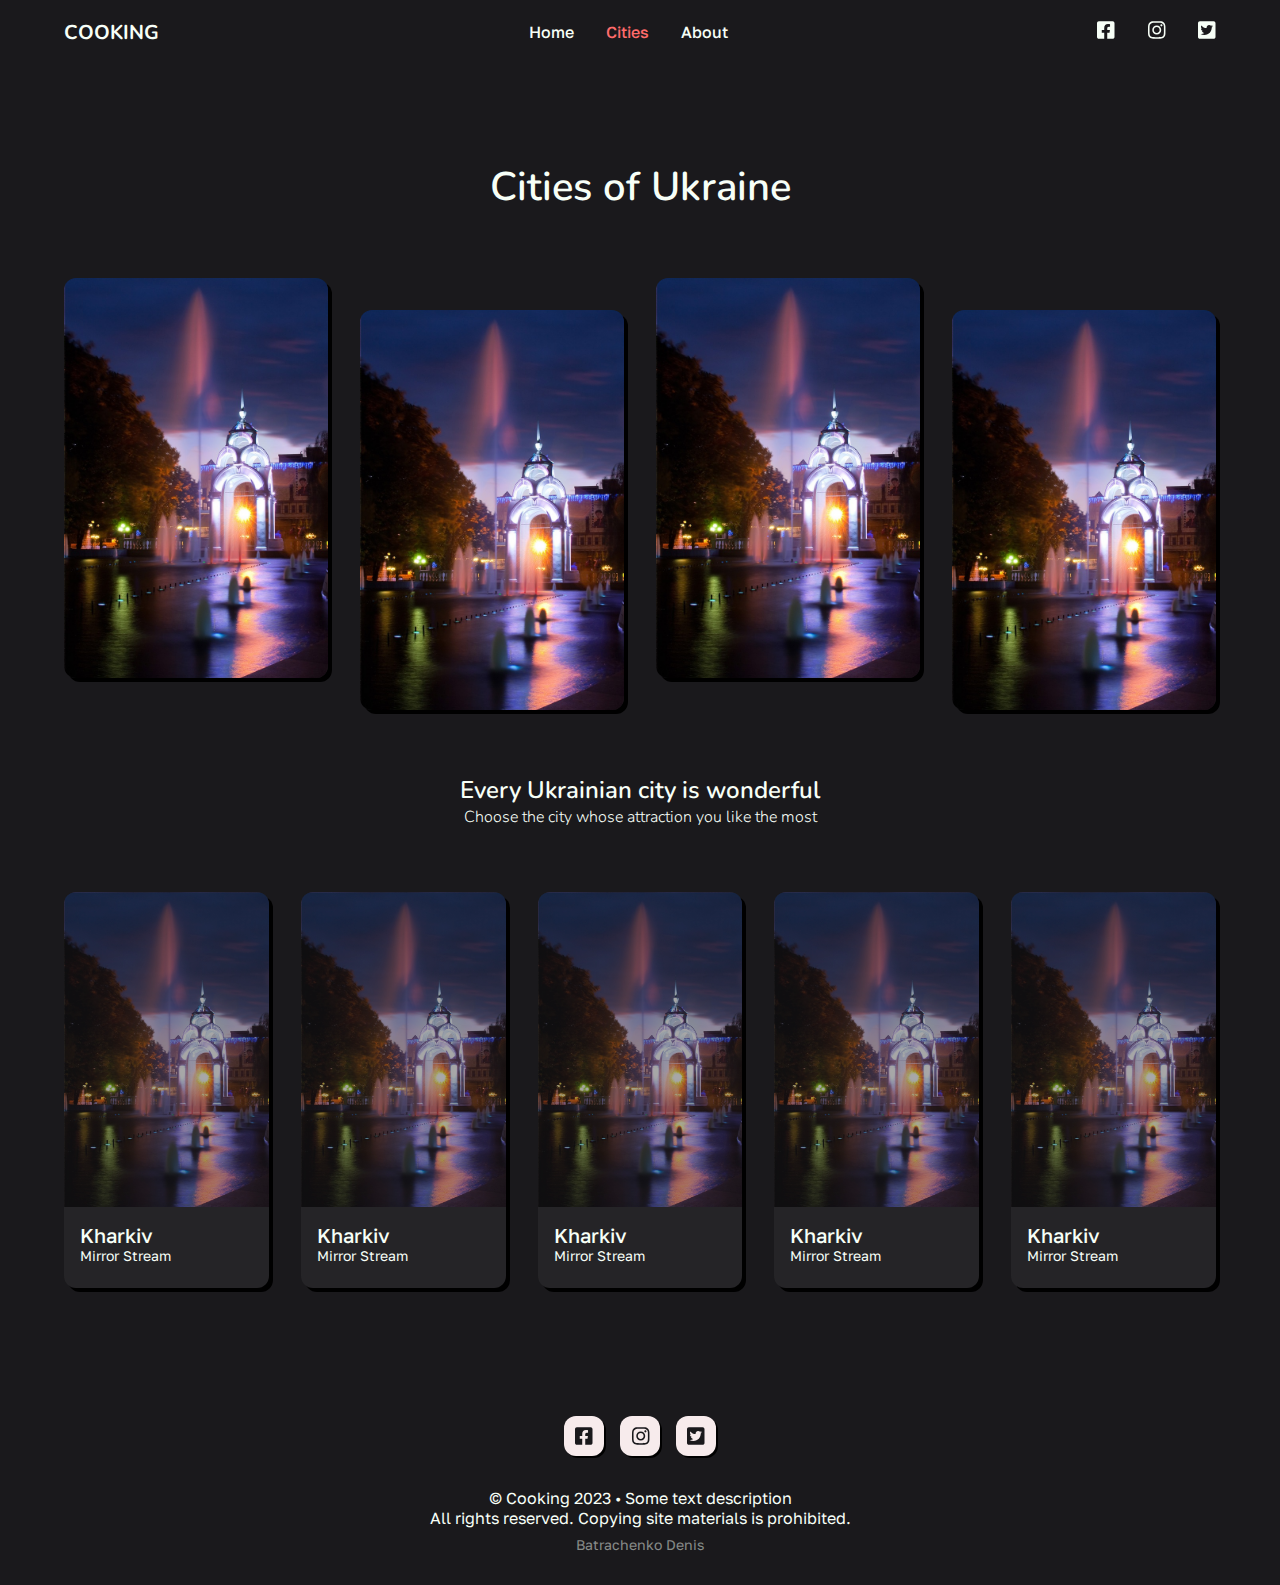
==== commit 837041c7: "Адаптив всех страниц" ====
--- a/cities.html
+++ b/cities.html
@@ -29,7 +29,7 @@
                 </ul>
                 <ul class="header-social-links">
                     <li>
-                        <a href="#" class="header-social-link">
+                        <a href="#" target="_blank" rel="noopener noreferrer" class="header-social-link">
                             <svg width="18" height="18" viewBox="0 0 18 18" fill="none"
                                 xmlns="http://www.w3.org/2000/svg">
                                 <path
@@ -39,7 +39,7 @@
                         </a>
                     </li>
                     <li>
-                        <a href="#" class="header-social-link">
+                        <a href="#" target="_blank" rel="noopener noreferrer" class="header-social-link">
                             <svg width="19" height="18" viewBox="0 0 19 18" fill="none"
                                 xmlns="http://www.w3.org/2000/svg">
                                 <path
@@ -49,7 +49,7 @@
                         </a>
                     </li>
                     <li>
-                        <a href="#" class="header-social-link">
+                        <a href="#" target="_blank" rel="noopener noreferrer" class="header-social-link">
                             <svg width="18" height="18" viewBox="0 0 18 18" fill="none"
                                 xmlns="http://www.w3.org/2000/svg">
                                 <path
@@ -78,35 +78,35 @@
                     <p class="cities-cards-subtitle">Choose the city whose attraction you like the most</p>
                 </div>
                 <div class="cities-cards-masonry">
-                    <a href="#" class="cities-card">
+                    <a href="city.html" class="cities-card">
                         <img class="cities-card-image" src="img/kharkiv.jpg" alt="Kharkiv">
                         <div class="cities-card-description">
                             <p class="cities-card-name">Kharkiv</p>
                             <p class="cities-card-attraction">Mirror Stream</p>
                         </div>
                     </a>
-                    <a href="#" class="cities-card">
+                    <a href="city.html" class="cities-card">
                         <img class="cities-card-image" src="img/kharkiv.jpg" alt="Kharkiv">
                         <div class="cities-card-description">
                             <p class="cities-card-name">Kharkiv</p>
                             <p class="cities-card-attraction">Mirror Stream</p>
                         </div>
                     </a>
-                    <a href="#" class="cities-card">
+                    <a href="city.html" class="cities-card">
                         <img class="cities-card-image" src="img/kharkiv.jpg" alt="Kharkiv">
                         <div class="cities-card-description">
                             <p class="cities-card-name">Kharkiv</p>
                             <p class="cities-card-attraction">Mirror Stream</p>
                         </div>
                     </a>
-                    <a href="#" class="cities-card">
+                    <a href="city.html" class="cities-card">
                         <img class="cities-card-image" src="img/kharkiv.jpg" alt="Kharkiv">
                         <div class="cities-card-description">
                             <p class="cities-card-name">Kharkiv</p>
                             <p class="cities-card-attraction">Mirror Stream</p>
                         </div>
                     </a>
-                    <a href="#" class="cities-card">
+                    <a href="city.html" class="cities-card">
                         <img class="cities-card-image" src="img/kharkiv.jpg" alt="Kharkiv">
                         <div class="cities-card-description">
                             <p class="cities-card-name">Kharkiv</p>
@@ -124,7 +124,7 @@
                 <nav class="footer-navigation">
                     <ul class="footer-social-links">
                         <li>
-                            <a href="#" class="footer-social-link">
+                            <a href="#" target="_blank" rel="noopener noreferrer" class="footer-social-link">
                                 <svg width="18" height="18" viewBox="0 0 18 18" fill="none"
                                     xmlns="http://www.w3.org/2000/svg">
                                     <path
@@ -134,7 +134,7 @@
                             </a>
                         </li>
                         <li>
-                            <a href="#" class="footer-social-link">
+                            <a href="#" target="_blank" rel="noopener noreferrer" class="footer-social-link">
                                 <svg width="19" height="18" viewBox="0 0 19 18" fill="none"
                                     xmlns="http://www.w3.org/2000/svg">
                                     <path
@@ -144,7 +144,7 @@
                             </a>
                         </li>
                         <li>
-                            <a href="#" class="footer-social-link">
+                            <a href="#" target="_blank" rel="noopener noreferrer" class="footer-social-link">
                                 <svg width="18" height="18" viewBox="0 0 18 18" fill="none"
                                     xmlns="http://www.w3.org/2000/svg">
                                     <path
--- a/css/style.min.css
+++ b/css/style.min.css
@@ -1 +1 @@
-*{box-sizing:border-box}html,body{scroll-behavior:smooth}body{margin:0;padding:0;position:relative;z-index:1;background-color:#1a191c;color:#f7fff7;font-family:"Golos Text",sans-serif;font-weight:400}h1,h3,p{margin:0;padding:0}a{text-decoration:none;color:#f7fff7}a:visited{text-decoration:none}.container{margin:0 64px}.columns{display:flex;justify-content:space-between;align-items:center;gap:64px}section{padding:64px 0}.header-navigation{height:64px;display:flex;justify-content:space-between;align-items:center}.header-logo{font-size:20px;text-transform:uppercase;transition:color .15s ease;font-family:"Nunito",sans-serif;font-weight:700}.header-logo:hover{color:#ff6b6b}.header-links,.header-social-links{list-style-type:none;margin:0;padding:0;display:flex;align-items:center;gap:32px}.header-link{padding:22px 0;transition:color .15s ease;font-family:"Golos Text",sans-serif;font-weight:500}.header-link:hover,.header-link.current{color:#ff6b6b}.header-social-link svg path{transition:fill .15s ease}.header-social-link{padding:22px 0}.header-social-link:hover svg path{fill:#ff6b6b}.first-screen{height:calc(100vh - 64px);height:calc(var(--vh, 1vh)*100 - 64px);display:grid;align-items:center;padding:0}.get-started{width:33.3333333333%;display:flex;flex-direction:column;align-items:flex-start}.media{width:66.6666666667%;display:flex;flex-direction:column;align-items:center}.get-started-title{max-width:350px;margin-bottom:32px;font-size:56px;line-height:64px;font-family:"Nunito",sans-serif;font-weight:600}.get-started-title .subtitle{font-size:40px;line-height:normal;font-family:"Nunito",sans-serif;font-weight:300}.get-started-description{margin-bottom:32px}.get-started-button{background-color:#fecb33;color:#1a191c;padding:12px 16px;display:flex;align-items:center;justify-content:space-between;gap:32px;box-shadow:2px 2px 0px #000;border-radius:12px;transition:background-color .15s ease;font-family:"Golos Text",sans-serif;font-weight:500}.get-started-button:hover{background-color:#fede7f}.get-started-button:hover svg{transform:translateY(3px)}.get-started-button svg{transition:transform .15s ease}.media-container{width:100%;height:500px;background:rgba(255,255,255,.1);box-shadow:4px 4px 0px #000;border-radius:12px;margin-bottom:32px}.watch-video-button{background-color:#acc1d3;color:#1a191c;padding:12px 16px;display:flex;align-items:center;justify-content:space-between;gap:8px;box-shadow:2px 2px 0px #000;border-radius:12px;transition:background-color .15s ease;font-family:"Golos Text",sans-serif;font-weight:500}.watch-video-button:hover{background-color:#dee6ee}.cities-slider-description{width:33.3333333333%;display:flex;flex-direction:column;align-items:flex-start}.cities-slider-content{width:66.6666666667%;display:flex;flex-direction:column}.cities-slider-title{font-size:24px;font-family:"Nunito",sans-serif;font-weight:600}.cities-slider-subtitle{margin-bottom:32px;font-family:"Nunito",sans-serif;font-weight:300}.cities-slider-description-text{margin-bottom:64px}.show-all-cities-button{background-color:#d5f24b;color:#1a191c;padding:12px 16px;display:flex;align-items:center;justify-content:space-between;gap:32px;box-shadow:2px 2px 0px #000;border-radius:12px;transition:background-color .15s ease;font-family:"Golos Text",sans-serif;font-weight:500}.show-all-cities-button:hover{background-color:#e6f792}.show-all-cities-button:hover svg{transform:translateY(3px)}.show-all-cities-button svg{transition:transform .15s ease}.cities-slider-navigation{display:flex;justify-content:space-between;margin-bottom:16px}.cities-slider-text{margin:0;font-family:"Nunito",sans-serif;font-weight:300}.cities-slider-text span{font-family:"Nunito",sans-serif;font-weight:700}.cities-slider-navigation-buttons{display:flex;gap:32px}.cities-slider-previous svg,.cities-slider-next svg{transition:filter .15s ease}.cities-slider-previous:hover svg,.cities-slider-next:hover svg{filter:drop-shadow(0 0 2px #ffffff)}.cities-slider-items{display:flex;justify-content:space-between;align-items:center}.cities-slider-item{width:20%;display:flex;flex-direction:column;align-items:center;gap:8px;border-radius:12px;background-color:#ffe66d;color:#1a191c;box-shadow:2px 2px 0px #000;padding:16px 12px;transition:background-color .15s ease}.cities-slider-item:hover{background-color:#fff3ba}.cities-slider-item-image{width:100%;max-height:100px;-o-object-fit:contain;object-fit:contain}.cities-slider-item-title{font-family:"Golos Text",sans-serif;font-weight:600}.cities-slider-pagination{margin-top:32px;display:flex;justify-content:center;gap:8px}.cities-slider-pagination-bullet{display:block;background-color:rgba(247,251,247,.5);border-radius:4px;width:24px;height:4px;cursor:pointer}.cities-slider-pagination-bullet-active{display:block;background-color:#f7fbf7;border-radius:4px;width:24px;height:4px;cursor:pointer}.icon-stats-items{display:flex;justify-content:center;gap:96px}.icon-stats-item{display:flex;align-items:center;gap:16px}.icon-stats-icon{border-radius:12px;background-color:#ac9fbb;box-shadow:2px 2px 0px #000;width:56px;height:56px;display:flex;justify-content:center;align-items:center}.icon-stats-number{font-size:24px;line-height:24px;font-family:"Nunito",sans-serif;font-weight:700}.icon-stats-title{letter-spacing:.05em;text-transform:uppercase;font-family:"Nunito",sans-serif;font-weight:600}footer{padding:64px 0 32px 0}.footer-content{display:flex;justify-content:center;text-align:center}.footer-social-links{list-style-type:none;margin:0;padding:0;display:flex;align-items:center;justify-content:center;gap:16px;margin-bottom:32px}.footer-social-link{border-radius:12px;background-color:#f7ebec;color:#1a191c;box-shadow:2px 2px 0px #000;width:40px;height:40px;display:flex;justify-content:center;align-items:center;transition:background-color .15s ease}.footer-social-link svg path{fill:#1a191c}.footer-social-link:hover{background-color:#e8c7c9}.author-name{margin-top:8px;font-size:14px;color:rgba(247,255,247,.5)}.color-circle{opacity:.5;width:256px;height:256px;position:absolute;-webkit-user-select:none;-moz-user-select:none;user-select:none;border-radius:50%;filter:blur(256px);z-index:-99999}.ukraine-map-description{display:flex;flex-direction:column;align-items:center;margin-bottom:64px}.ukraine-map-title{font-size:24px;font-family:"Nunito",sans-serif;font-weight:600}.ukraine-map-subtitle{font-family:"Nunito",sans-serif;font-weight:300}.ukraine-map-wrapper{display:flex;justify-content:center}.ukraine-map-wrapper svg{max-width:1000px;width:auto;height:auto}.ukraine-map-wrapper svg path{cursor:pointer;pointer-events:all;fill:rgba(255,255,255,0);transition:fill .15s ease}.ukraine-map-wrapper svg path:hover{fill:rgba(255,255,255,.1)}.region-hint{position:absolute;background-color:#ffe66d;box-shadow:2px 2px 0px #000;color:#1a191c;font-size:16px;padding:6px 12px;margin-left:15px;margin-top:15px;border-radius:12px;max-width:450px;text-align:center;font-family:"Golos Text",sans-serif;font-weight:500}.modal-overlay{opacity:0;visibility:hidden;position:fixed;top:0;left:0;width:100%;height:100%;background-color:rgba(0,0,0,.5);z-index:100;transition:opacity .15s ease,visibility .15s ease}.modal-overlay.active{opacity:1;visibility:visible}.modal{opacity:0;visibility:hidden;width:500px;max-height:85%;position:fixed;top:50%;left:50%;transform:translate(-50%, -50%);z-index:101;padding:32px;border-radius:12px;background-color:#1a191c;text-align:center;overflow-y:auto;transition:opacity .15s ease,visibility .15s ease}.modal.active{opacity:1;visibility:visible;overflow:auto}.modal-image{width:100%;border-radius:12px;box-shadow:4px 4px 0px #000;margin-bottom:32px}.modal-title{font-size:24px;margin-bottom:16px;display:inline-block;border-bottom:1px solid rgba(0,0,0,0);font-family:"Nunito",sans-serif;font-weight:600;transition:border-color .15s ease}.modal-title:hover{border-color:#f7fff7}.modal-text{text-align:justify;margin-bottom:32px}.modal-go-to-button{background-color:#ffe66d;color:#1a191c;padding:12px 16px;display:inline-flex;align-items:center;margin-left:auto;justify-content:space-between;gap:32px;box-shadow:2px 2px 0px #000;border-radius:12px;transition:background-color .15s ease;font-family:"Golos Text",sans-serif;font-weight:500}.modal-go-to-button:hover{background-color:#fff3ba}.modal-go-to-button:hover svg{transform:translateX(3px)}.modal-go-to-button svg{transition:transform .15s ease}.page-title{margin-top:96px;font-size:40px;margin-bottom:64px;text-align:center;font-family:"Nunito",sans-serif;font-weight:600}.cities-cards-description{display:flex;flex-direction:column;align-items:center;justify-content:center;margin-bottom:64px}.cities-cards-title{font-size:24px;font-family:"Nunito",sans-serif;font-weight:600}.cities-cards-subtitle{margin-bottom:32px;font-family:"Nunito",sans-serif;font-weight:300}.cities-cards-masonry{display:grid;grid-template-columns:repeat(5, 1fr);grid-template-rows:masonry;gap:32px}.cities-card{display:flex;flex-direction:column;gap:16px;background-color:#252427;border-radius:12px;box-shadow:4px 4px 0px #000;transition:background-color .15s ease}.cities-card:hover{background-color:#302f32}.cities-card:hover .cities-card-image{opacity:.75}.cities-card-image{border-top-left-radius:12px;border-top-right-radius:12px;width:100%;opacity:.6;transition:opacity .15s ease}.cities-card-description{padding:0 0 24px 16px}.cities-card-name{font-size:20px;font-family:"Golos Text",sans-serif;font-weight:500}.cities-card-attraction{font-size:14px}.floating-images{display:grid;grid-template-columns:repeat(4, 1fr);gap:32px}.floating-image{width:100%;max-height:400px;-o-object-fit:cover;object-fit:cover;border-radius:12px;box-shadow:4px 4px 0px #000}.floating-image:nth-child(even){margin-top:32px}.floating-image:nth-child(1){animation:floatDownImage 4s ease-in-out infinite}.floating-image:nth-child(2){animation:floatUpImage 4s ease-in-out infinite}.floating-image:nth-child(3){animation:floatDownImage 4s ease-in-out infinite;animation-delay:1s}.floating-image:nth-child(4){animation:floatUpImage 4s ease-in-out infinite;animation-delay:1s}@keyframes floatDownImage{0%{transform:translateY(0)}50%{transform:translateY(16px)}100%{transform:translateY(0)}}@keyframes floatUpImage{0%{transform:translateY(0)}50%{transform:translateY(-16px)}100%{transform:translateY(0)}}/*# sourceMappingURL=style.min.css.map */+*{box-sizing:border-box}html,body{scroll-behavior:smooth}body{margin:0;padding:0;position:relative;z-index:1;background-color:#1a191c;color:#f7fff7;font-family:"Golos Text",sans-serif;font-weight:400}h1,h3,p{margin:0;padding:0}a{text-decoration:none;color:#f7fff7}a:visited{text-decoration:none}.container{margin:0 64px}.columns{display:flex;justify-content:space-between;align-items:center;gap:64px}section{padding:64px 0}.header-navigation{height:64px;display:flex;justify-content:space-between;align-items:center}.header-logo{font-size:20px;text-transform:uppercase;transition:color .15s ease;font-family:"Nunito",sans-serif;font-weight:700}.header-logo:hover{color:#ff6b6b}.header-links,.header-social-links{list-style-type:none;margin:0;padding:0;display:flex;align-items:center;gap:32px}.header-link{padding:22px 0;transition:color .15s ease;font-family:"Golos Text",sans-serif;font-weight:500}.header-link:hover,.header-link.current{color:#ff6b6b}.header-social-link svg path{transition:fill .15s ease}.header-social-link{padding:22px 0}.header-social-link:hover svg path{fill:#ff6b6b}.first-screen{height:calc(100vh - 64px);height:calc(var(--vh, 1vh)*100 - 64px);display:grid;align-items:center;padding:0}.get-started{width:33.3333333333%;display:flex;flex-direction:column;align-items:flex-start}.media{width:66.6666666667%;display:flex;flex-direction:column;align-items:center}.media-image,.media-video{width:100%;height:100%;-o-object-fit:cover;object-fit:cover;border-radius:12px;opacity:.75;visibility:visible;transition:opacity .3s ease,visibility .3s ease}.media-image.hidden,.media-video.hidden{opacity:0;visibility:hidden}.media-image{display:block}.media-video{display:none}.media-container{width:100%;height:600px;background:rgba(255,255,255,.1);box-shadow:4px 4px 0px #000;border-radius:12px;margin-bottom:32px}.get-started-title{max-width:350px;margin-bottom:32px;font-size:56px;line-height:64px;font-family:"Nunito",sans-serif;font-weight:600}.get-started-title .subtitle{font-size:40px;line-height:normal;font-family:"Nunito",sans-serif;font-weight:300}.get-started-description{margin-bottom:32px}.get-started-button{background-color:#fecb33;color:#1a191c;padding:12px 16px;display:flex;align-items:center;justify-content:space-between;gap:32px;box-shadow:2px 2px 0px #000;border-radius:12px;transition:background-color .15s ease;font-family:"Golos Text",sans-serif;font-weight:500}.get-started-button:hover{background-color:#fede7f}.get-started-button:hover svg{transform:translateY(3px)}.get-started-button svg{transition:transform .15s ease}.watch-video-button{background-color:#acc1d3;color:#1a191c;padding:12px 16px;display:flex;align-items:center;justify-content:space-between;gap:8px;box-shadow:2px 2px 0px #000;border-radius:12px;transition:background-color .15s ease;font-family:"Golos Text",sans-serif;font-weight:500}.watch-video-button:hover{background-color:#dee6ee}.cities-slider-description{width:33.3333333333%;display:flex;flex-direction:column;align-items:flex-start}.cities-slider-content{width:66.6666666667%;display:flex;flex-direction:column}.cities-slider-title{font-size:24px;font-family:"Nunito",sans-serif;font-weight:600}.cities-slider-subtitle{margin-bottom:32px;font-family:"Nunito",sans-serif;font-weight:300}.cities-slider-description-text{margin-bottom:64px}.show-all-cities-button{background-color:#d5f24b;color:#1a191c;padding:12px 16px;display:flex;align-items:center;justify-content:space-between;gap:32px;box-shadow:2px 2px 0px #000;border-radius:12px;transition:background-color .15s ease;font-family:"Golos Text",sans-serif;font-weight:500}.show-all-cities-button:hover{background-color:#e6f792}.show-all-cities-button:hover svg{transform:translateY(3px)}.show-all-cities-button svg{transition:transform .15s ease}.cities-slider-navigation{display:flex;justify-content:space-between;margin-bottom:16px}.cities-slider-text{margin:0;font-family:"Nunito",sans-serif;font-weight:300}.cities-slider-text span{font-family:"Nunito",sans-serif;font-weight:700}.cities-slider-navigation-buttons{display:flex;gap:32px}.cities-slider-previous svg,.cities-slider-next svg{transition:filter .15s ease}.cities-slider-previous:hover svg,.cities-slider-next:hover svg{filter:drop-shadow(0 0 2px #ffffff)}.cities-slider-items{display:flex;justify-content:space-between;align-items:center}.cities-slider-item{width:20%;display:flex;flex-direction:column;align-items:center;gap:8px;border-radius:12px;background-color:#ffe66d;color:#1a191c;box-shadow:2px 2px 0px #000;padding:16px 12px;transition:background-color .15s ease}.cities-slider-item:hover{background-color:#fff3ba}.cities-slider-item-image{width:100%;max-height:100px;-o-object-fit:contain;object-fit:contain}.cities-slider-item-title{font-family:"Golos Text",sans-serif;font-weight:600}.cities-slider-pagination{margin-top:32px;display:flex;justify-content:center;gap:8px}.cities-slider-pagination-bullet{display:block;background-color:rgba(247,251,247,.5);border-radius:4px;width:24px;height:4px;cursor:pointer}.cities-slider-pagination-bullet-active{display:block;background-color:#f7fbf7;border-radius:4px;width:24px;height:4px;cursor:pointer}.icon-stats-items{display:flex;justify-content:center;gap:96px}.icon-stats-item{display:flex;align-items:center;gap:16px}.icon-stats-icon{border-radius:12px;background-color:#ac9fbb;box-shadow:2px 2px 0px #000;width:56px;height:56px;display:flex;justify-content:center;align-items:center}.icon-stats-number{font-size:24px;line-height:24px;font-family:"Nunito",sans-serif;font-weight:700}.icon-stats-title{letter-spacing:.05em;text-transform:uppercase;font-family:"Nunito",sans-serif;font-weight:600}footer{padding:64px 0 32px 0}.footer-content{display:flex;justify-content:center;text-align:center}.footer-social-links{list-style-type:none;margin:0;padding:0;display:flex;align-items:center;justify-content:center;gap:16px;margin-bottom:32px}.footer-social-link{border-radius:12px;background-color:#f7ebec;color:#1a191c;box-shadow:2px 2px 0px #000;width:40px;height:40px;display:flex;justify-content:center;align-items:center;transition:background-color .15s ease}.footer-social-link svg path{fill:#1a191c}.footer-social-link:hover{background-color:#e8c7c9}.author-name{margin-top:8px;font-size:14px;color:rgba(247,255,247,.5)}.color-circle{opacity:.5;width:256px;height:256px;position:absolute;-webkit-user-select:none;-moz-user-select:none;user-select:none;border-radius:50%;filter:blur(256px);z-index:-99999}.ukraine-map-description{display:flex;flex-direction:column;align-items:center;margin-bottom:64px}.ukraine-map-title{font-size:24px;font-family:"Nunito",sans-serif;font-weight:600}.ukraine-map-subtitle{font-family:"Nunito",sans-serif;font-weight:300}.ukraine-map-wrapper{display:flex;justify-content:center}.ukraine-map-wrapper svg{max-width:1000px;width:auto;height:auto}.ukraine-map-wrapper svg path{cursor:pointer;pointer-events:all;fill:rgba(255,255,255,0);transition:fill .15s ease}.ukraine-map-wrapper svg path:hover{fill:rgba(255,255,255,.1)}.region-hint{position:absolute;background-color:#ffe66d;box-shadow:2px 2px 0px #000;color:#1a191c;font-size:16px;padding:6px 12px;margin-left:15px;margin-top:15px;border-radius:12px;max-width:450px;text-align:center;font-family:"Golos Text",sans-serif;font-weight:500}.modal-overlay{opacity:0;visibility:hidden;position:fixed;top:0;left:0;width:100%;height:100%;background-color:rgba(0,0,0,.5);z-index:100;transition:opacity .15s ease,visibility .15s ease}.modal-overlay.active{opacity:1;visibility:visible}.modal{opacity:0;visibility:hidden;width:500px;max-height:85%;position:fixed;top:50%;left:50%;transform:translate(-50%, -50%);z-index:101;padding:32px;border-radius:12px;background-color:#1a191c;text-align:center;overflow-y:auto;transition:opacity .15s ease,visibility .15s ease}.modal.active{opacity:1;visibility:visible;overflow:auto}.modal-image{width:100%;border-radius:12px;box-shadow:4px 4px 0px #000;margin-bottom:32px}.modal-title{font-size:24px;margin-bottom:16px;display:inline-block;border-bottom:1px solid rgba(0,0,0,0);font-family:"Nunito",sans-serif;font-weight:600;transition:border-color .15s ease}.modal-title:hover{border-color:#f7fff7}.modal-text{text-align:justify;margin-bottom:32px}.modal-go-to-button{background-color:#ffe66d;color:#1a191c;padding:12px 16px;display:inline-flex;align-items:center;margin-left:auto;justify-content:space-between;gap:32px;box-shadow:2px 2px 0px #000;border-radius:12px;transition:background-color .15s ease;font-family:"Golos Text",sans-serif;font-weight:500}.modal-go-to-button:hover{background-color:#fff3ba}.modal-go-to-button:hover svg{transform:translateX(3px)}.modal-go-to-button svg{transition:transform .15s ease}.page-title{margin-top:96px;font-size:40px;margin-bottom:64px;text-align:center;font-family:"Nunito",sans-serif;font-weight:600}.cities-cards-description{display:flex;flex-direction:column;align-items:center;justify-content:center;margin-bottom:64px}.cities-cards-title{font-size:24px;font-family:"Nunito",sans-serif;font-weight:600}.cities-cards-subtitle{font-family:"Nunito",sans-serif;font-weight:300}.cities-cards-masonry{display:grid;grid-template-columns:repeat(5, 1fr);grid-template-rows:masonry;gap:32px}.cities-card{display:flex;flex-direction:column;gap:16px;background-color:#252427;border-radius:12px;box-shadow:4px 4px 0px #000;transition:background-color .15s ease}.cities-card:hover{background-color:#302f32}.cities-card:hover .cities-card-image{opacity:.75}.cities-card-image{border-top-left-radius:12px;border-top-right-radius:12px;width:100%;opacity:.6;transition:opacity .15s ease}.cities-card-description{padding:0 0 24px 16px}.cities-card-name{font-size:20px;font-family:"Golos Text",sans-serif;font-weight:500}.cities-card-attraction{font-size:14px}.floating-images{display:grid;grid-template-columns:repeat(4, 1fr);gap:32px}.floating-image{width:100%;max-height:400px;-o-object-fit:cover;object-fit:cover;border-radius:12px;box-shadow:4px 4px 0px #000}.floating-image:nth-child(even){margin-top:32px}.floating-image:nth-child(1){animation:floatDownImage 4s ease-in-out infinite}.floating-image:nth-child(2){animation:floatUpImage 4s ease-in-out infinite}.floating-image:nth-child(3){animation:floatDownImage 4s ease-in-out infinite;animation-delay:1s}.floating-image:nth-child(4){animation:floatUpImage 4s ease-in-out infinite;animation-delay:1s}@keyframes floatDownImage{0%{transform:translateY(0)}50%{transform:translateY(16px)}100%{transform:translateY(0)}}@keyframes floatUpImage{0%{transform:translateY(0)}50%{transform:translateY(-16px)}100%{transform:translateY(0)}}.about{display:grid;grid-template-columns:1fr 2fr;gap:64px}.about-title-wrapper{display:flex;justify-content:center;flex-direction:column}.about-title{font-size:40px;font-family:"Nunito",sans-serif;font-weight:600}.about-subtitle{font-size:32px;margin-top:16px;font-family:"Nunito",sans-serif;font-weight:300}.about-title-image{width:300px;height:300px;transform:translateY(-56px) rotate(-15deg)}.about-image{width:100%;max-height:600px;-o-object-fit:cover;object-fit:cover;-o-object-position:center;object-position:center;box-shadow:4px 4px 0px #000;border-radius:12px}.about-social{display:flex;flex-direction:column;justify-content:flex-end}.about-social-link{background-color:#f7ebec;color:#1a191c;padding:12px 16px;display:flex;align-items:center;justify-content:space-between;width:200px;box-shadow:2px 2px 0px #000;border-radius:12px;transition:background-color .15s ease;font-family:"Golos Text",sans-serif;font-weight:500}.about-social-link:hover{background-color:#fff}.about-social-link:hover svg{transform:translateX(3px)}.about-social-links{list-style-type:none;padding:0;margin:16px 0 0 0;display:flex;flex-direction:column;gap:16px}.about-social-link svg{transition:transform .15s ease}.about-description .columns{align-items:unset}.about-description-text{line-height:24px}.about-description-text-wrapper{display:flex;flex-direction:column;gap:16px}.about-description-text-wrapper .about-description-text:first-child::first-letter{font-size:48px;line-height:48px;float:left;padding:0 2px 0 0;font-family:"Golos Text",sans-serif;font-weight:500}.about-author-wrapper{display:flex;flex-direction:column;justify-content:space-between}.about-author{padding-top:16px;border-top:.5px solid #f7fff7;display:flex;justify-content:space-between;align-items:center}.about-author-title{font-family:"Golos Text",sans-serif;font-weight:600}.about-author-photo{border-radius:8px}.dish{height:calc(100vh - 64px);height:calc(var(--vh, 1vh)*100 - 64px);display:grid;align-items:center;padding:0}.dish-info-title{max-width:350px;margin-bottom:32px;font-size:56px;line-height:64px;font-family:"Nunito",sans-serif;font-weight:600}.dish-info-subtitle{margin-top:32px;font-size:40px;line-height:normal;font-family:"Nunito",sans-serif;font-weight:300}.dish-info-description{margin-bottom:32px}.cook-it-now-button{background-color:#ac1c31;color:#f7fff7;padding:12px 16px;display:flex;align-items:center;justify-content:space-between;gap:32px;box-shadow:2px 2px 0px #000;border-radius:12px;transition:background-color .15s ease;font-family:"Golos Text",sans-serif;font-weight:500}.cook-it-now-button:hover{background-color:#d8233d}.cook-it-now-button:hover svg{transform:translateY(3px)}.cook-it-now-button svg{transition:transform .15s ease}.cook-it-now-button svg path{fill:#f7fff7}.dish-info{width:calc(50% - 32px);display:flex;flex-direction:column;align-items:flex-start}.back-to-all-cities-link{display:flex;align-items:center;gap:12px;font-family:"Golos Text",sans-serif;font-weight:500}.back-to-all-cities-link svg{transition:filter .15s ease}.back-to-all-cities-link:hover svg{filter:drop-shadow(0 0 2px #ffffff)}.dish-preview{width:calc(50% - 32px);display:flex;justify-content:center;align-items:center;position:relative}.dish-preview-circle{position:absolute;width:420px;height:420px;border-radius:50%;display:block;border:.5px solid #f7fff7;z-index:-10;opacity:.5}.dish-preview-circle:nth-child(1){transform:translateY(-30%)}.dish-preview-circle:nth-child(2){transform:translateY(-15%)}.dish-preview-articles{position:absolute;display:grid;gap:64px;grid-template-columns:repeat(3, 1fr);place-items:center}.dish-preview-article{filter:blur(1px)}.dish-preview-article:nth-child(1){margin:0 auto;grid-row:1;grid-column:2}.dish-preview-article:nth-child(2){grid-row:2;grid-column:1;justify-self:start}.dish-preview-article:nth-child(3){grid-row:2;grid-column:3;justify-self:end}.dish-preview-article:nth-child(4){grid-row:3;grid-column:1}.dish-preview-article:nth-child(5){grid-row:3;grid-column:3}.dish-preview-image{max-width:500px;max-height:400px}.recipe-columns{display:grid;grid-template-columns:2fr 1fr;gap:64px}.recipe-title{font-size:24px;margin-bottom:12px;font-family:"Nunito",sans-serif;font-weight:600}.instructions-list,.ingredients-list{margin:0;padding:0;list-style-type:none;display:flex;flex-direction:column;gap:12px}.instructions-list li,.ingredients-list li{display:flex;gap:12px;line-height:150%}.instructions-list li span,.ingredients-list li span{white-space:nowrap;font-family:"Golos Text",sans-serif;font-weight:600}.ingredients-list li{justify-content:space-between}.additional-information{border-radius:12px;background-color:#151416;padding:32px;display:flex;flex-direction:column;gap:32px}@media(max-width: 768px){.container{margin:0 32px}.first-screen{padding:64px 0;height:auto}.first-screen .columns{flex-wrap:wrap}.get-started{width:100%;align-items:center;text-align:center}.media{width:100%}.media-container{height:400px}.cities-slider .columns{flex-wrap:wrap}.cities-slider-description{width:100%;align-items:center;text-align:center}.cities-slider-content{width:100%}.cities-slider-description-text{margin-bottom:32px}.page-title{margin-top:64px;margin-bottom:48px}.floating-images{gap:24px}.cities-cards-description{margin-bottom:48px}.cities-cards-masonry{gap:24px;grid-template-columns:repeat(3, 1fr)}.about{grid-template-columns:1fr;gap:32px}.about-title-wrapper{text-align:center;align-items:center}.about-title-image{display:none}.about-social{display:none}.about-description .columns{gap:48px}.dish{margin-top:64px}.dish .columns{flex-wrap:wrap;gap:96px}.dish-info{align-items:center;width:100%}.dish-preview{width:100%}.back-to-all-cities-link{align-self:start}.dish-preview-image{max-width:400px;max-height:300px}.dish-preview-circle{width:300px;height:300px}.dish-preview-circle:nth-child(1){transform:translateY(-20%)}.dish-preview-circle:nth-child(2){transform:translateY(-10%)}.dish-preview-articles{gap:0}.recipe{margin-top:128px}.recipe-columns{gap:48px;grid-template-columns:1fr}.instructions{order:2}.additional-information{order:1}}@media(max-width: 576px){.container{margin:0 16px}.header-social-links{display:none}.header-logo{font-size:18px}.header-links{gap:24px}section{padding:48px 0}section.first-screen{padding:48px 0}.get-started-title{max-width:100%;line-height:48px;font-size:40px}.get-started-title .subtitle{font-size:28px}.first-screen .columns{align-items:flex-start;gap:48px}.get-started-description{margin-bottom:24px}.media-container{margin-bottom:24px;height:auto}.cities-slider-title{font-size:20px}.cities-slider-subtitle{font-size:14px}.cities-slider-pagination{margin-top:24px}.cities-slider-pagination-bullet{width:20px}.cities-slider .columns{gap:48px}.icon-stats-items{gap:24px;flex-wrap:wrap}.icon-stats-item{width:100%;display:grid;grid-template-columns:repeat(2, 1fr)}.icon-stats-icon{justify-self:end;width:48px;height:48px}.icon-stats-icon svg{width:24px;height:24px}.icon-stats-number{font-size:20px;line-height:20px}.icon-stats-title{font-size:14px}.ukraine-map-description{margin-bottom:48px}.ukraine-map-title{font-size:20px}.ukraine-map-subtitle{font-size:14px;text-align:center}.modal{width:95%;padding:16px}.modal-image{margin-bottom:24px}.modal-title{font-size:20px}.footer-social-links{margin-bottom:24px}.copyright{font-size:14px}footer{padding-top:48px}.page-title{margin-top:48px;font-size:28px;margin-bottom:24px}.floating-image:nth-child(3){display:none}.floating-image:nth-child(4){display:none}.floating-images{grid-template-columns:repeat(2, 1fr);gap:16px}.cities-cards-description{text-align:center;margin-bottom:24px}.cities-cards-title{font-size:20px}.cities-cards-subtitle{font-size:14px}.cities-cards-masonry{gap:16px;grid-template-columns:repeat(2, 1fr)}.cities-card-name{font-size:16px}.cities-card-description{padding:0 0 16px 12px}.about-title{font-size:28px}.about-subtitle{font-size:20px;margin-top:0}.about{gap:24px}.about-description .columns{flex-wrap:wrap;gap:24px}.about-description-text-wrapper{width:100%}.about-author-wrapper{width:100%}.about-author{margin-top:24px}.dish{margin-top:48px}.dish-info-subtitle{font-size:28px}.dish-info-title{font-size:40px;margin-bottom:16px}.dish-info{text-align:center}.dish-preview-articles{display:none}.dish-preview-image{max-width:100%}.recipe{margin-top:96px}.recipe-title{font-size:20px;margin-bottom:4px}.ingredients-list{gap:4px}.additional-information{gap:24px}.instructions-list{gap:4px}}/*# sourceMappingURL=style.min.css.map */